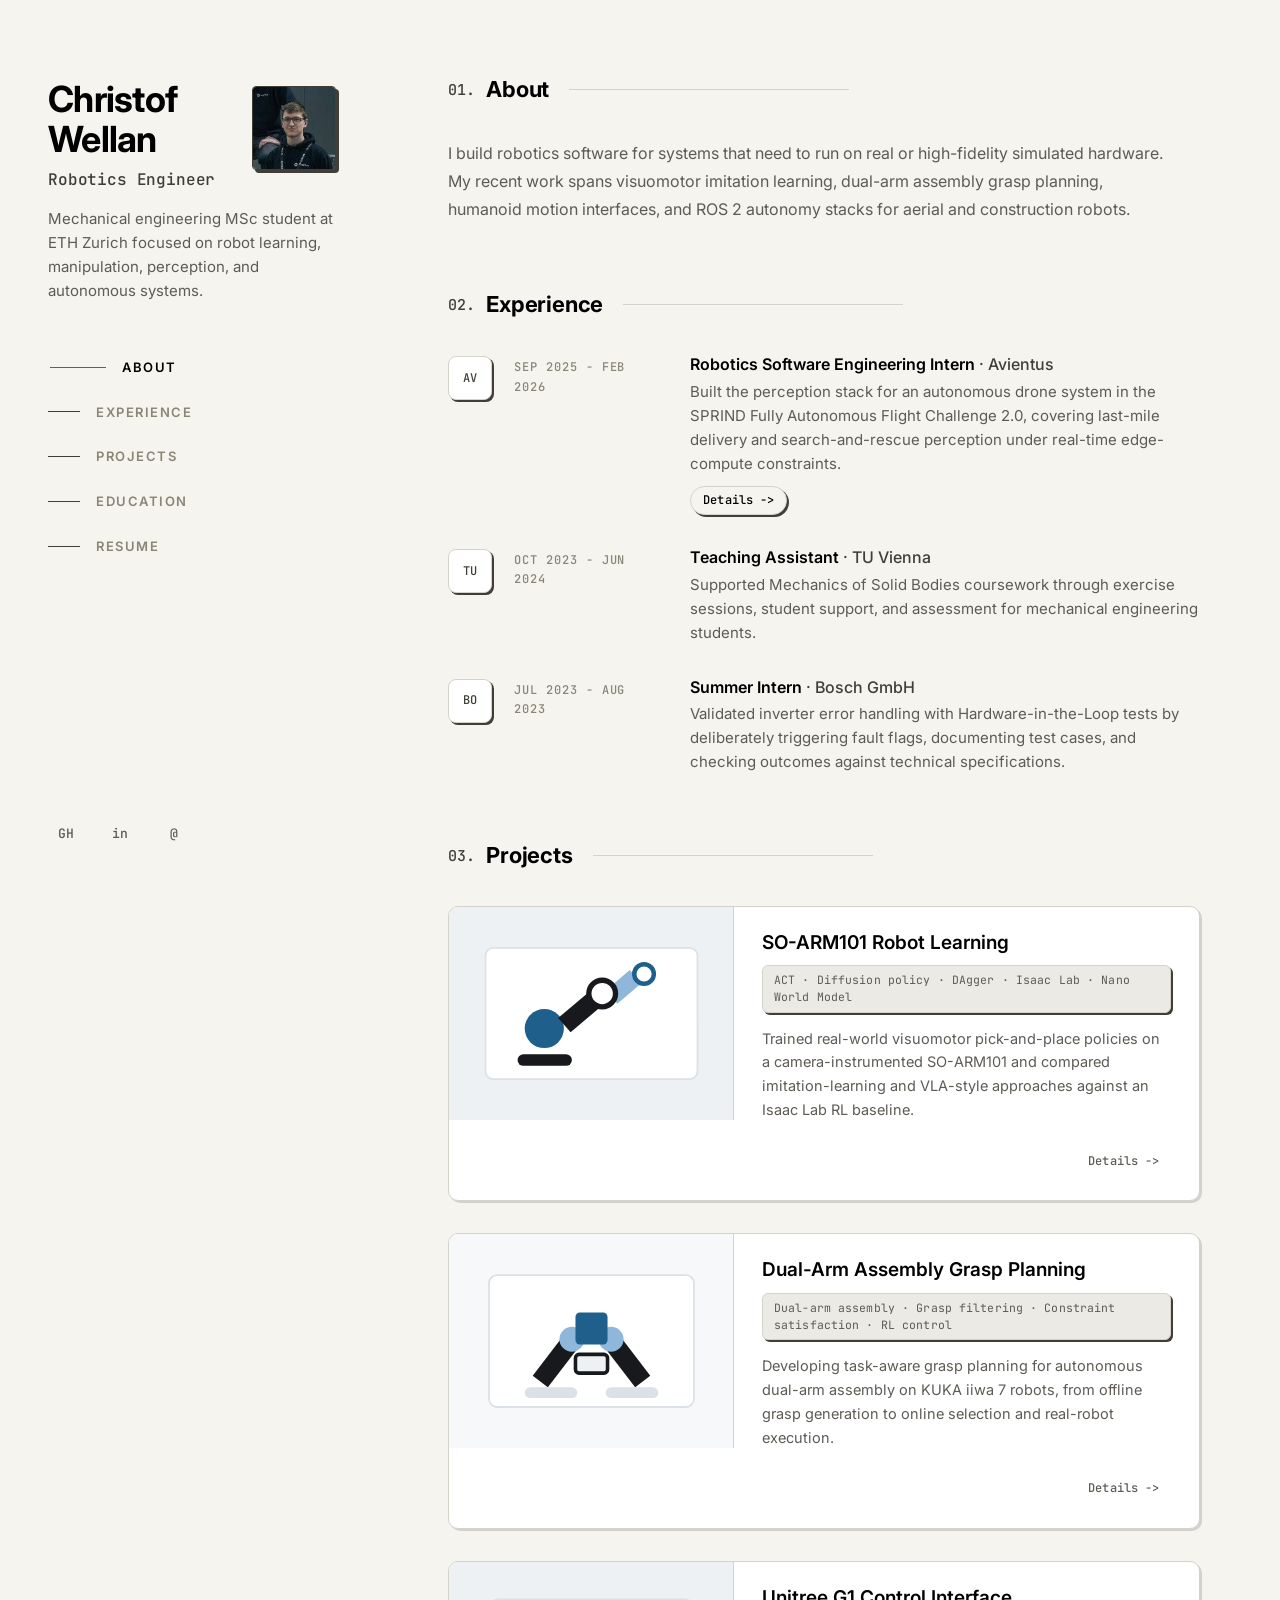
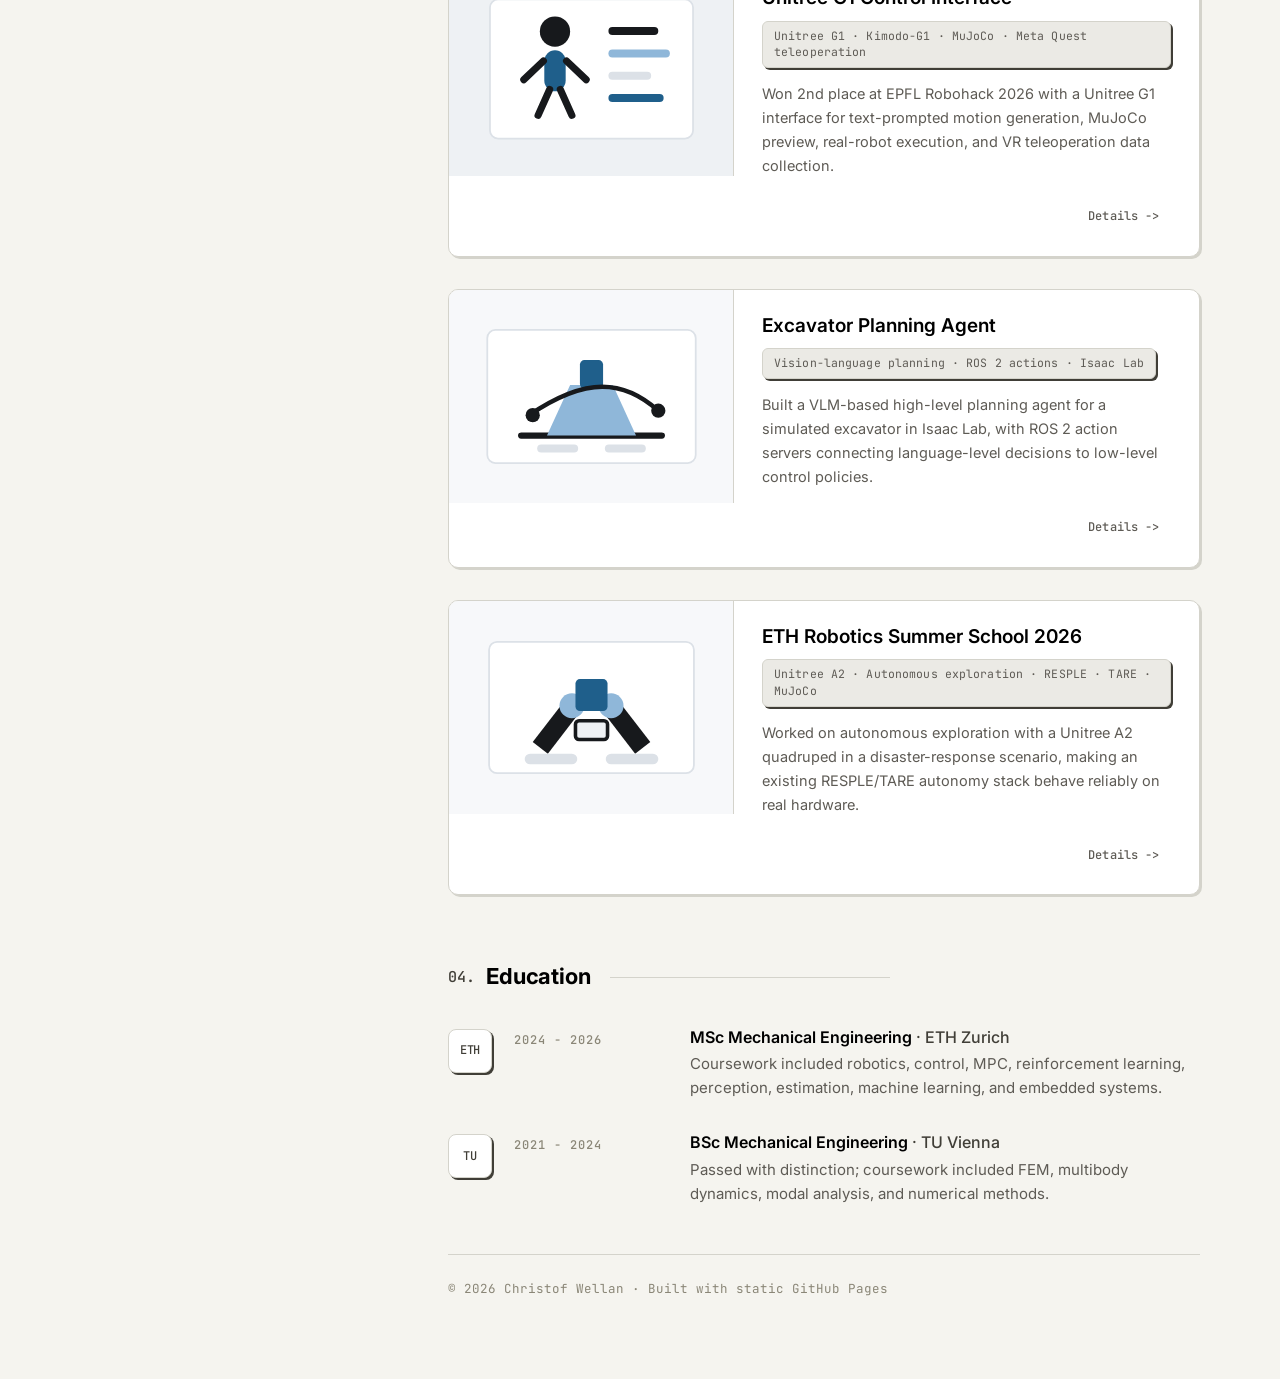
==== index.html @ 7a868f27 "Fix deployed asset caching" ====
<!doctype html>
<html lang="en">
  <head>
    <meta charset="utf-8">
    <meta name="viewport" content="width=device-width, initial-scale=1">
    <meta name="description" content="Christof Wellan - robotics software engineering, robot learning, and autonomous systems projects.">
    <meta name="theme-color" content="#F5F4EF">
    <title>Christof Wellan - Robotics Engineer</title>
    <link rel="icon" href="assets/favicon.svg" type="image/svg+xml">
    <link rel="preconnect" href="https://fonts.googleapis.com">
    <link rel="preconnect" href="https://fonts.gstatic.com" crossorigin>
    <link href="https://fonts.googleapis.com/css2?family=Inter:wght@400;500;600;700&family=JetBrains+Mono:wght@400;500&display=swap" rel="stylesheet">
    <link rel="stylesheet" href="styles.css?v=20260629-1">
    <script src="script.js?v=20260629-1" defer></script>
  </head>
  <body id="top">
    <a class="skip" href="#about">Skip to content</a>

    <div class="layout">
      <aside class="side" id="side">
        <div class="side-inner">
          <header class="side-hero">
            <div class="side-hero-top">
              <div class="side-hero-titles">
                <a href="#top" class="side-name-link" aria-label="Back to top">
                  <h1 class="side-name">Christof Wellan</h1>
                </a>
                <p class="side-role">Robotics Engineer</p>
              </div>

              <a href="#top" class="side-avatar-link" aria-label="Back to top" tabindex="-1">
                <img src="assets/profile.jpg" alt="Christof Wellan" class="side-avatar">
              </a>
            </div>
            <p class="side-blurb">
              Mechanical engineering MSc student at ETH Zurich focused on robot learning, manipulation, perception, and autonomous systems.
            </p>
          </header>

          <nav class="side-nav" aria-label="In-page navigation">
            <ul>
              <li><a href="#about" class="nav-link" data-target="about"><span class="nav-marker"></span>About</a></li>
              <li><a href="#experience" class="nav-link" data-target="experience"><span class="nav-marker"></span>Experience</a></li>
              <li><a href="#projects" class="nav-link" data-target="projects"><span class="nav-marker"></span>Projects</a></li>
              <li><a href="#education" class="nav-link" data-target="education"><span class="nav-marker"></span>Education</a></li>
              <li><a href="assets/main.pdf" class="nav-link" target="_blank" rel="noreferrer"><span class="nav-marker"></span>Resume</a></li>
            </ul>
          </nav>

          <ul class="side-social" aria-label="Social links">
            <li><a href="https://github.com/chriswe12" target="_blank" rel="noreferrer" aria-label="GitHub">GH</a></li>
            <li><a href="https://www.linkedin.com/in/christof-wellan-17ab0321b/" target="_blank" rel="noreferrer" aria-label="LinkedIn">in</a></li>
            <li><a href="mailto:wellan.chris@gmail.com" aria-label="Email">@</a></li>
          </ul>
        </div>
      </aside>

      <main class="main" id="main">
        <section id="about" class="section">
          <h2 class="section-title"><span class="num">01.</span> About</h2>
          <div class="about-body">
            <p>
              I build robotics software for systems that need to run on real or high-fidelity simulated hardware. My recent work spans visuomotor imitation learning, dual-arm assembly grasp planning, humanoid motion interfaces, and ROS 2 autonomy stacks for aerial and construction robots.
            </p>
          </div>
        </section>

        <section id="experience" class="section">
          <h2 class="section-title"><span class="num">02.</span> Experience</h2>
          <ol class="timeline">
            <li class="timeline-item">
              <div class="timeline-logo-cell"><span class="timeline-logo timeline-logo--text">AV</span></div>
              <div class="timeline-main">
                <div class="timeline-period">Sep 2025 - Feb 2026</div>
                <div class="timeline-body">
                  <h3 class="timeline-role">Robotics Software Engineering Intern <span class="timeline-org">· Avientus</span></h3>
                  <p class="timeline-detail">Built the perception stack for an autonomous drone system in the SPRIND Fully Autonomous Flight Challenge 2.0, covering last-mile delivery and search-and-rescue perception under real-time edge-compute constraints.</p>
                  <a href="linked_posts/avientus.html" class="timeline-details-link">Details <span aria-hidden="true">-&gt;</span></a>
                </div>
              </div>
            </li>
            <li class="timeline-item">
              <div class="timeline-logo-cell"><span class="timeline-logo timeline-logo--text">TU</span></div>
              <div class="timeline-main">
                <div class="timeline-period">Oct 2023 - Jun 2024</div>
                <div class="timeline-body">
                  <h3 class="timeline-role">Teaching Assistant <span class="timeline-org">· TU Vienna</span></h3>
                  <p class="timeline-detail">Supported Mechanics of Solid Bodies coursework through exercise sessions, student support, and assessment for mechanical engineering students.</p>
                </div>
              </div>
            </li>
            <li class="timeline-item">
              <div class="timeline-logo-cell"><span class="timeline-logo timeline-logo--text">BO</span></div>
              <div class="timeline-main">
                <div class="timeline-period">Jul 2023 - Aug 2023</div>
                <div class="timeline-body">
                  <h3 class="timeline-role">Summer Intern <span class="timeline-org">· Bosch GmbH</span></h3>
                  <p class="timeline-detail">Validated inverter error handling with Hardware-in-the-Loop tests by deliberately triggering fault flags, documenting test cases, and checking outcomes against technical specifications.</p>
                </div>
              </div>
            </li>
          </ol>
        </section>

        <section id="projects" class="section">
          <h2 class="section-title"><span class="num">03.</span> Projects</h2>
          <div class="project-grid">
            <article class="project-card">
              <div class="project-thumb"><img src="assets/project-placeholder-01.svg" alt="SO-ARM101 Robot Learning" loading="lazy"></div>
              <div class="project-body">
                <h3 class="project-title">SO-ARM101 Robot Learning</h3>
                <p class="project-category">ACT · Diffusion policy · DAgger · Isaac Lab · Nano World Model</p>
                <p class="project-summary">Trained real-world visuomotor pick-and-place policies on a camera-instrumented SO-ARM101 and compared imitation-learning and VLA-style approaches against an Isaac Lab RL baseline.</p>
                <div class="project-links"><a class="project-more" href="linked_posts/so-arm101.html">Details <span aria-hidden="true">-&gt;</span></a></div>
              </div>
            </article>

            <article class="project-card">
              <div class="project-thumb"><img src="assets/project-placeholder-02.svg" alt="Dual-Arm Assembly Grasp Planning" loading="lazy"></div>
              <div class="project-body">
                <h3 class="project-title">Dual-Arm Assembly Grasp Planning</h3>
                <p class="project-category">Dual-arm assembly · Grasp filtering · Constraint satisfaction · RL control</p>
                <p class="project-summary">Developing task-aware grasp planning for autonomous dual-arm assembly on KUKA iiwa 7 robots, from offline grasp generation to online selection and real-robot execution.</p>
                <div class="project-links"><a class="project-more" href="linked_posts/dual-arm-assembly.html">Details <span aria-hidden="true">-&gt;</span></a></div>
              </div>
            </article>

            <article class="project-card">
              <div class="project-thumb"><img src="assets/project-placeholder-03.svg" alt="Unitree G1 Control Interface" loading="lazy"></div>
              <div class="project-body">
                <h3 class="project-title">Unitree G1 Control Interface</h3>
                <p class="project-category">Unitree G1 · Kimodo-G1 · MuJoCo · Meta Quest teleoperation</p>
                <p class="project-summary">Won 2nd place at EPFL Robohack 2026 with a Unitree G1 interface for text-prompted motion generation, MuJoCo preview, real-robot execution, and VR teleoperation data collection.</p>
                <div class="project-links"><a class="project-more" href="linked_posts/unitree-g1.html">Details <span aria-hidden="true">-&gt;</span></a></div>
              </div>
            </article>

            <article class="project-card">
              <div class="project-thumb"><img src="assets/project-placeholder-04.svg" alt="Excavator Planning Agent" loading="lazy"></div>
              <div class="project-body">
                <h3 class="project-title">Excavator Planning Agent</h3>
                <p class="project-category">Vision-language planning · ROS 2 actions · Isaac Lab</p>
                <p class="project-summary">Built a VLM-based high-level planning agent for a simulated excavator in Isaac Lab, with ROS 2 action servers connecting language-level decisions to low-level control policies.</p>
                <div class="project-links"><a class="project-more" href="linked_posts/excavator-planning.html">Details <span aria-hidden="true">-&gt;</span></a></div>
              </div>
            </article>

            <article class="project-card">
              <div class="project-thumb"><img src="assets/project-placeholder-02.svg" alt="ETH Robotics Summer School 2026" loading="lazy"></div>
              <div class="project-body">
                <h3 class="project-title">ETH Robotics Summer School 2026</h3>
                <p class="project-category">Unitree A2 · Autonomous exploration · RESPLE · TARE · MuJoCo</p>
                <p class="project-summary">Worked on autonomous exploration with a Unitree A2 quadruped in a disaster-response scenario, making an existing RESPLE/TARE autonomy stack behave reliably on real hardware.</p>
                <div class="project-links"><a class="project-more" href="linked_posts/eth-robotics-summer-school-2026.html">Details <span aria-hidden="true">-&gt;</span></a></div>
              </div>
            </article>
          </div>
        </section>

        <section id="education" class="section">
          <h2 class="section-title"><span class="num">04.</span> Education</h2>
          <ol class="timeline">
            <li class="timeline-item">
              <div class="timeline-logo-cell"><span class="timeline-logo timeline-logo--text">ETH</span></div>
              <div class="timeline-main">
                <div class="timeline-period">2024 - 2026</div>
                <div class="timeline-body">
                  <h3 class="timeline-role">MSc Mechanical Engineering <span class="timeline-org">· ETH Zurich</span></h3>
                  <p class="timeline-detail">Coursework included robotics, control, MPC, reinforcement learning, perception, estimation, machine learning, and embedded systems.</p>
                </div>
              </div>
            </li>
            <li class="timeline-item">
              <div class="timeline-logo-cell"><span class="timeline-logo timeline-logo--text">TU</span></div>
              <div class="timeline-main">
                <div class="timeline-period">2021 - 2024</div>
                <div class="timeline-body">
                  <h3 class="timeline-role">BSc Mechanical Engineering <span class="timeline-org">· TU Vienna</span></h3>
                  <p class="timeline-detail">Passed with distinction; coursework included FEM, multibody dynamics, modal analysis, and numerical methods.</p>
                </div>
              </div>
            </li>
          </ol>
        </section>

        <footer class="footer">
          <p>&copy; <span data-year>2026</span> Christof Wellan · Built with static GitHub Pages</p>
        </footer>
      </main>
    </div>
  </body>
</html>
---- styles.css ----
:root {
  --bg: #f5f4ef;
  --bg-soft: #ebeae5;
  --bg-card: #ffffff;
  --border: #d4d3cb;
  --border-strong: #403e37;
  --text: #000000;
  --text-muted: #5e5b55;
  --text-dim: #8a8677;
  --accent: #0074ff;
  --accent-soft: rgba(0, 116, 255, 0.1);
  --accent-hover: #0058cc;
  --shadow-sm: 2px 2px 0 var(--border-strong);
  --shadow-md: 3px 3px 0 var(--border-strong);
  --shadow-lg: 5px 5px 0 var(--border-strong);
  --side-w: 30%;
  --main-pad: 72px;
  --radius: 10px;
  --radius-sm: 6px;
  --font-sans: "Inter", -apple-system, BlinkMacSystemFont, "Segoe UI", Roboto, sans-serif;
  --font-mono: "JetBrains Mono", "SF Mono", Menlo, Consolas, monospace;
  color-scheme: light;
}

* { box-sizing: border-box; }
html { min-width: 320px; overflow-x: hidden; scroll-behavior: smooth; }
body {
  overflow-x: hidden;
  margin: 0;
  background: var(--bg);
  color: var(--text);
  font-family: var(--font-sans);
  font-size: 16px;
  line-height: 1.6;
  -webkit-font-smoothing: antialiased;
  -moz-osx-font-smoothing: grayscale;
}

a { color: inherit; text-decoration: none; transition: color 0.18s ease; }
a:hover { color: var(--accent); }
img { display: block; max-width: 100%; }
p, h1, h2, h3, li, span { overflow-wrap: anywhere; }

.skip {
  position: absolute;
  left: -9999px;
}
.skip:focus {
  left: 16px;
  top: 16px;
  z-index: 1000;
  border-radius: 6px;
  padding: 8px 12px;
  background: var(--accent);
  color: #fff;
}

.layout {
  display: grid;
  grid-template-columns: var(--side-w) 1fr;
  max-width: 1600px;
  min-height: 100vh;
  margin: 0 auto;
}

.side {
  position: sticky;
  top: 0;
  display: flex;
  height: 100vh;
  align-self: start;
  flex-direction: column;
  padding: 80px 48px 48px;
}

.side-inner {
  display: flex;
  flex-direction: column;
  height: 100%;
  max-width: 360px;
}

.side-hero { margin-bottom: 24px; }
.side-hero-top {
  display: flex;
  align-items: flex-start;
  justify-content: flex-start;
  gap: 14px;
  margin-bottom: 14px;
}
.side-hero-titles {
  display: flex;
  min-width: 0;
  flex: 1;
  flex-direction: column;
  gap: 8px;
}
.side-name-link { display: inline-block; min-width: 0; }
.side-name {
  margin: 0;
  color: var(--text);
  font-size: clamp(26px, 3vw, 36px);
  font-weight: 700;
  letter-spacing: -0.02em;
  line-height: 1.1;
}
.side-role {
  margin: 0;
  color: var(--border-strong);
  font-family: var(--font-mono);
  font-size: 16px;
  font-weight: 500;
  letter-spacing: -0.01em;
}
.side-avatar-link { display: block; flex-shrink: 0; line-height: 0; }
.side-avatar {
  display: block;
  width: 84px;
  height: 84px;
  margin: 6px 0 0;
  border: 1px solid var(--border-strong);
  border-radius: 4px;
  background: var(--bg-soft);
  box-shadow: var(--shadow-md);
  object-fit: cover;
  transition: transform 0.18s ease, box-shadow 0.18s ease;
}
.side-avatar-link:hover .side-avatar {
  transform: translate(-1px, -1px);
  box-shadow: 4px 4px 0 var(--border-strong);
}
.side-blurb {
  max-width: 100%;
  margin: 0;
  color: var(--text-muted);
  font-size: 15px;
  line-height: 1.6;
}

.side-nav { margin-top: 20px; }
.side-nav ul { margin: 0; padding: 0; list-style: none; }
.side-nav li { margin-bottom: 4px; }
.nav-link {
  display: flex;
  align-items: center;
  gap: 16px;
  padding: 10px 0;
  color: var(--text-dim);
  font-size: 13px;
  font-weight: 600;
  letter-spacing: 0.12em;
  text-transform: uppercase;
  transition: color 0.18s ease, transform 0.18s ease;
}
.nav-marker {
  display: inline-block;
  width: 32px;
  height: 1px;
  background: var(--border-strong);
  transition: width 0.2s ease, background 0.2s ease;
}
.nav-link:hover,
.nav-link.is-active {
  color: var(--text);
  transform: translateX(2px);
}
.nav-link:hover .nav-marker,
.nav-link.is-active .nav-marker {
  width: 56px;
  background: var(--accent);
}

.side-social {
  display: flex;
  gap: 18px;
  margin: auto 0 0;
  padding: 0;
  list-style: none;
}
.side-social a {
  display: inline-flex;
  width: 36px;
  height: 36px;
  align-items: center;
  justify-content: center;
  border-radius: 50%;
  color: var(--text-muted);
  font-family: var(--font-mono);
  font-size: 13px;
  font-weight: 500;
  transition: color 0.18s ease, transform 0.18s ease, background 0.18s ease;
}
.side-social a:hover {
  background: var(--accent-soft);
  color: var(--accent);
  transform: translateY(-2px);
}

.main {
  max-width: 1100px;
  padding: var(--main-pad) 80px var(--main-pad) 64px;
}
.section {
  margin-bottom: 64px;
  scroll-margin-top: 40px;
}
.section:last-of-type { margin-bottom: 32px; }
.section-title {
  display: flex;
  align-items: center;
  gap: 12px;
  margin: 0 0 32px;
  color: var(--text);
  font-size: 22px;
  font-weight: 700;
  letter-spacing: -0.01em;
}
.section-title .num {
  color: var(--border-strong);
  font-family: var(--font-mono);
  font-size: 15px;
  font-weight: 500;
}
.section-title::after {
  flex: 1;
  max-width: 280px;
  height: 1px;
  margin-left: 8px;
  background: var(--border);
  content: "";
}

.about-body {
  max-width: 720px;
  color: var(--text-muted);
  font-size: 16px;
  line-height: 1.75;
}
.about-body p { margin: 0 0 16px; }
.about-body strong { color: var(--text); font-weight: 600; }

.timeline {
  display: flex;
  flex-direction: column;
  gap: 32px;
  margin: 0;
  padding: 0;
  list-style: none;
}
.timeline-item {
  display: flex;
  align-items: flex-start;
  gap: 18px;
}
.timeline-logo-cell {
  width: 48px;
  flex-shrink: 0;
  padding-top: 2px;
}
.timeline-logo {
  display: flex;
  width: 44px;
  height: 44px;
  align-items: center;
  justify-content: center;
  border: 1px solid var(--border);
  border-radius: 8px;
  background: var(--bg-card);
  box-shadow: var(--shadow-sm);
  object-fit: contain;
}
.timeline-logo--text {
  color: var(--border-strong);
  font-family: var(--font-mono);
  font-size: 12px;
  font-weight: 500;
  letter-spacing: -0.02em;
}
.timeline-main {
  display: grid;
  grid-template-columns: minmax(108px, 148px) minmax(0, 1fr);
  flex: 1;
  gap: 20px 28px;
  align-items: start;
  min-width: 0;
}
.timeline-period {
  padding-top: 4px;
  color: var(--text-dim);
  font-family: var(--font-mono);
  font-size: 12px;
  font-weight: 500;
  letter-spacing: 0.08em;
  text-transform: uppercase;
}
.timeline-role {
  margin: 0 0 4px;
  color: var(--text);
  font-size: 16px;
  font-weight: 600;
  line-height: 1.35;
}
.timeline-org {
  color: var(--border-strong);
  font-weight: 500;
}
.timeline-detail {
  margin: 0;
  color: var(--text-muted);
  font-size: 15px;
}
.timeline-details-link {
  display: inline-flex;
  align-items: center;
  gap: 6px;
  margin-top: 10px;
  border: 1px solid var(--border);
  border-radius: 999px;
  padding: 4px 12px;
  background: var(--bg);
  box-shadow: var(--shadow-sm);
  color: var(--text);
  font-family: var(--font-mono);
  font-size: 12px;
  font-weight: 500;
  letter-spacing: 0.02em;
  transition: background 0.18s ease, box-shadow 0.18s ease, transform 0.18s ease;
}
.timeline-details-link:hover {
  background: var(--bg-soft);
  box-shadow: var(--shadow-md);
  transform: translate(-1px, -1px);
}

.project-grid {
  display: flex;
  flex-direction: column;
  gap: 32px;
}
.project-card {
  display: grid;
  grid-template-columns: 38% 1fr;
  overflow: hidden;
  border: 1px solid var(--border);
  border-radius: var(--radius);
  background: var(--bg-card);
  box-shadow: 2px 2px 0 var(--border);
  transition: transform 0.18s ease, box-shadow 0.18s ease, border-color 0.18s ease;
}
.project-card:hover {
  border-color: var(--border-strong);
  box-shadow: var(--shadow-lg);
  transform: translate(-2px, -2px);
}
.project-thumb {
  position: relative;
  display: block;
  overflow: hidden;
  border-right: 1px solid var(--border);
  aspect-ratio: 4 / 3;
  background: var(--bg-soft);
}
.project-thumb img {
  width: 100%;
  height: 100%;
  object-fit: cover;
  transition: transform 0.4s ease;
}
.project-card:hover .project-thumb img { transform: scale(1.04); }
.project-body {
  display: flex;
  min-width: 0;
  flex-direction: column;
  gap: 10px;
  padding: 24px 28px;
}
.project-title {
  margin: 0;
  color: var(--text);
  font-size: 19px;
  font-weight: 600;
  line-height: 1.3;
}
.project-card:hover .project-title { color: var(--accent); }
.project-category {
  display: inline-block;
  width: fit-content;
  max-width: 100%;
  margin: 0;
  border: 1px solid var(--border);
  border-radius: var(--radius-sm);
  padding: 6px 11px;
  background: var(--bg-soft);
  box-shadow: var(--shadow-sm);
  color: var(--text-muted);
  font-family: var(--font-mono);
  font-size: 11.5px;
  letter-spacing: 0.01em;
  line-height: 1.45;
}
.project-summary {
  margin: 4px 0 0;
  color: var(--text-muted);
  font-size: 14.5px;
  line-height: 1.65;
}
.project-links {
  display: flex;
  gap: 12px;
  align-items: center;
  margin-top: auto;
  padding-top: 14px;
}
.project-more {
  display: inline-flex;
  width: auto;
  min-height: 30px;
  align-items: center;
  justify-content: center;
  gap: 6px;
  margin-left: auto;
  border-radius: 6px;
  padding: 0 12px;
  color: var(--text-muted);
  font-family: var(--font-mono);
  font-size: 12px;
  font-weight: 500;
  letter-spacing: 0.02em;
  transition: color 0.18s ease, background 0.18s ease;
}
.project-more:hover {
  background: var(--accent-soft);
  color: var(--accent);
}

.footer {
  margin-top: 48px;
  border-top: 1px solid var(--border);
  padding: 24px 0 8px;
  color: var(--text-dim);
  font-family: var(--font-mono);
  font-size: 12.5px;
}
.footer p { margin: 0; }
.footer a { color: var(--text-muted); }
.footer a:hover { color: var(--accent); }

.not-found {
  display: grid;
  min-height: calc(100vh - 96px);
  width: min(720px, calc(100% - 48px));
  margin-inline: auto;
  place-items: center;
  padding: 56px 0;
}
.not-found-panel {
  border: 1px solid var(--border);
  border-radius: var(--radius);
  padding: 30px;
  background: var(--bg-card);
  box-shadow: var(--shadow-md);
}
.not-found-panel h1 { margin: 8px 0 0; font-size: 3rem; line-height: 1; }
.not-found-panel p { margin: 12px 0 22px; color: var(--text-muted); }
.eyebrow {
  margin: 0;
  color: var(--border-strong);
  font-family: var(--font-mono);
  font-size: 12px;
  font-weight: 500;
  letter-spacing: 0.08em;
  text-transform: uppercase;
}
.button-link {
  display: inline-flex;
  min-height: 40px;
  align-items: center;
  justify-content: center;
  border: 1px solid var(--border);
  border-radius: 999px;
  padding: 8px 14px;
  background: var(--bg);
  box-shadow: var(--shadow-sm);
  color: var(--text);
  font-family: var(--font-mono);
  font-size: 12px;
  font-weight: 500;
}
.site-header {
  display: flex;
  width: min(1160px, calc(100% - 48px));
  min-height: 78px;
  align-items: center;
  justify-content: space-between;
  gap: 18px;
  margin-inline: auto;
  border-bottom: 1px solid var(--border);
}
.brand {
  display: inline-flex;
  align-items: center;
  gap: 12px;
  color: var(--text);
  font-size: 0.95rem;
  font-weight: 700;
}
.brand img {
  border: 1px solid var(--border-strong);
  border-radius: 4px;
  box-shadow: var(--shadow-sm);
}
.site-nav { display: flex; align-items: center; gap: 16px; }
.site-nav a { color: var(--text-muted); font-size: 13px; font-weight: 600; }

@media (max-width: 1100px) {
  :root { --main-pad: 64px; }
  .main { padding: var(--main-pad) 48px var(--main-pad) 32px; }
  .side { padding: 64px 32px 32px; }
}

@media (max-width: 900px) {
  .layout { grid-template-columns: 1fr; }
  .side {
    position: relative;
    height: auto;
    padding: 56px 32px 24px;
  }
  .side-inner { max-width: 100%; }
  .side-nav { margin-top: 24px; }
  .side-social { margin: 24px 0 0; }
  .main { padding: 32px 32px 56px; }
  .section { margin-bottom: 48px; }
  .side-avatar { width: 72px; height: 72px; }
  .timeline-main { grid-template-columns: 1fr; gap: 6px; }
  .timeline-period { padding-top: 0; }
}

@media (max-width: 700px) {
  .project-card { grid-template-columns: 1fr; }
  .project-thumb {
    border-right: none;
    border-bottom: 1px solid var(--border);
    aspect-ratio: 16 / 9;
  }
  .project-body { padding: 20px 22px; }
}

@media (max-width: 600px) {
  .side,
  .main { padding-left: 20px; padding-right: 20px; }
  .section-title::after { display: none; }
  .project-more { padding: 0 10px; }
  .site-header,
  .not-found { width: min(100% - 28px, 1160px); }
  .site-header {
    flex-direction: column;
    align-items: flex-start;
    justify-content: center;
    padding: 18px 0;
  }
  .site-nav { flex-wrap: wrap; }
}

.detail-page {
  width: min(860px, calc(100% - 48px));
  margin-inline: auto;
  padding: 64px 0 88px;
}

.detail-back {
  display: inline-flex;
  align-items: center;
  gap: 8px;
  margin-bottom: 28px;
  color: var(--text-muted);
  font-family: var(--font-mono);
  font-size: 13px;
  font-weight: 500;
}

.detail-back:hover {
  color: var(--accent);
}

.detail-article {
  border: 1px solid var(--border);
  border-radius: var(--radius);
  padding: clamp(26px, 5vw, 44px);
  background: var(--bg-card);
  box-shadow: var(--shadow-md);
}

.detail-kicker {
  margin: 0 0 12px;
  color: var(--border-strong);
  font-family: var(--font-mono);
  font-size: 12px;
  font-weight: 500;
  letter-spacing: 0.08em;
  text-transform: uppercase;
}

.detail-article h1 {
  margin: 0;
  color: var(--text);
  font-size: clamp(32px, 6vw, 52px);
  font-weight: 700;
  letter-spacing: -0.02em;
  line-height: 1.05;
}

.detail-subtitle {
  margin: 16px 0 30px;
  border: 1px solid var(--border);
  border-radius: var(--radius-sm);
  padding: 8px 12px;
  background: var(--bg-soft);
  box-shadow: var(--shadow-sm);
  color: var(--text-muted);
  font-family: var(--font-mono);
  font-size: 12px;
  line-height: 1.55;
}

.detail-article p:not(.detail-kicker):not(.detail-subtitle) {
  margin: 0 0 18px;
  color: var(--text-muted);
  font-size: 16px;
  line-height: 1.78;
}

.detail-article p:last-child {
  margin-bottom: 0;
}

@media (max-width: 600px) {
  .detail-page {
    width: min(100% - 28px, 860px);
    padding: 36px 0 64px;
  }
}
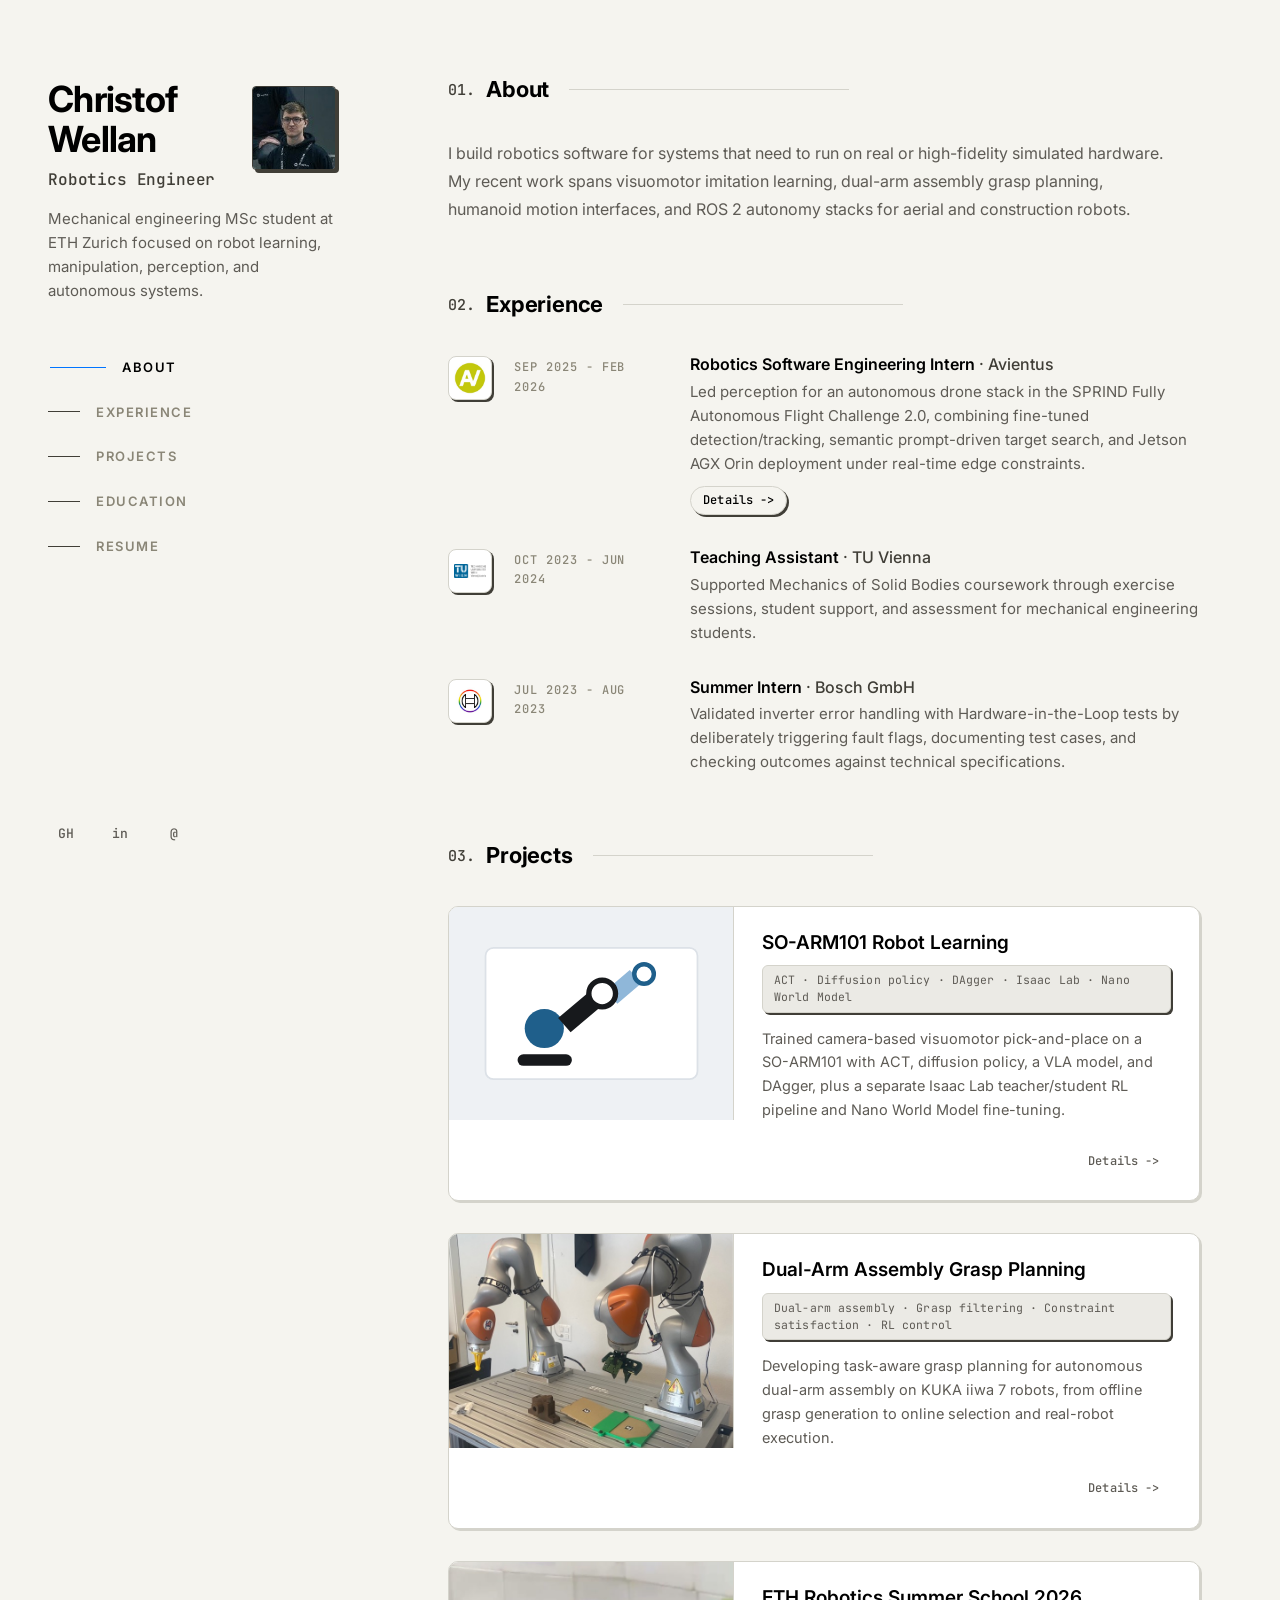
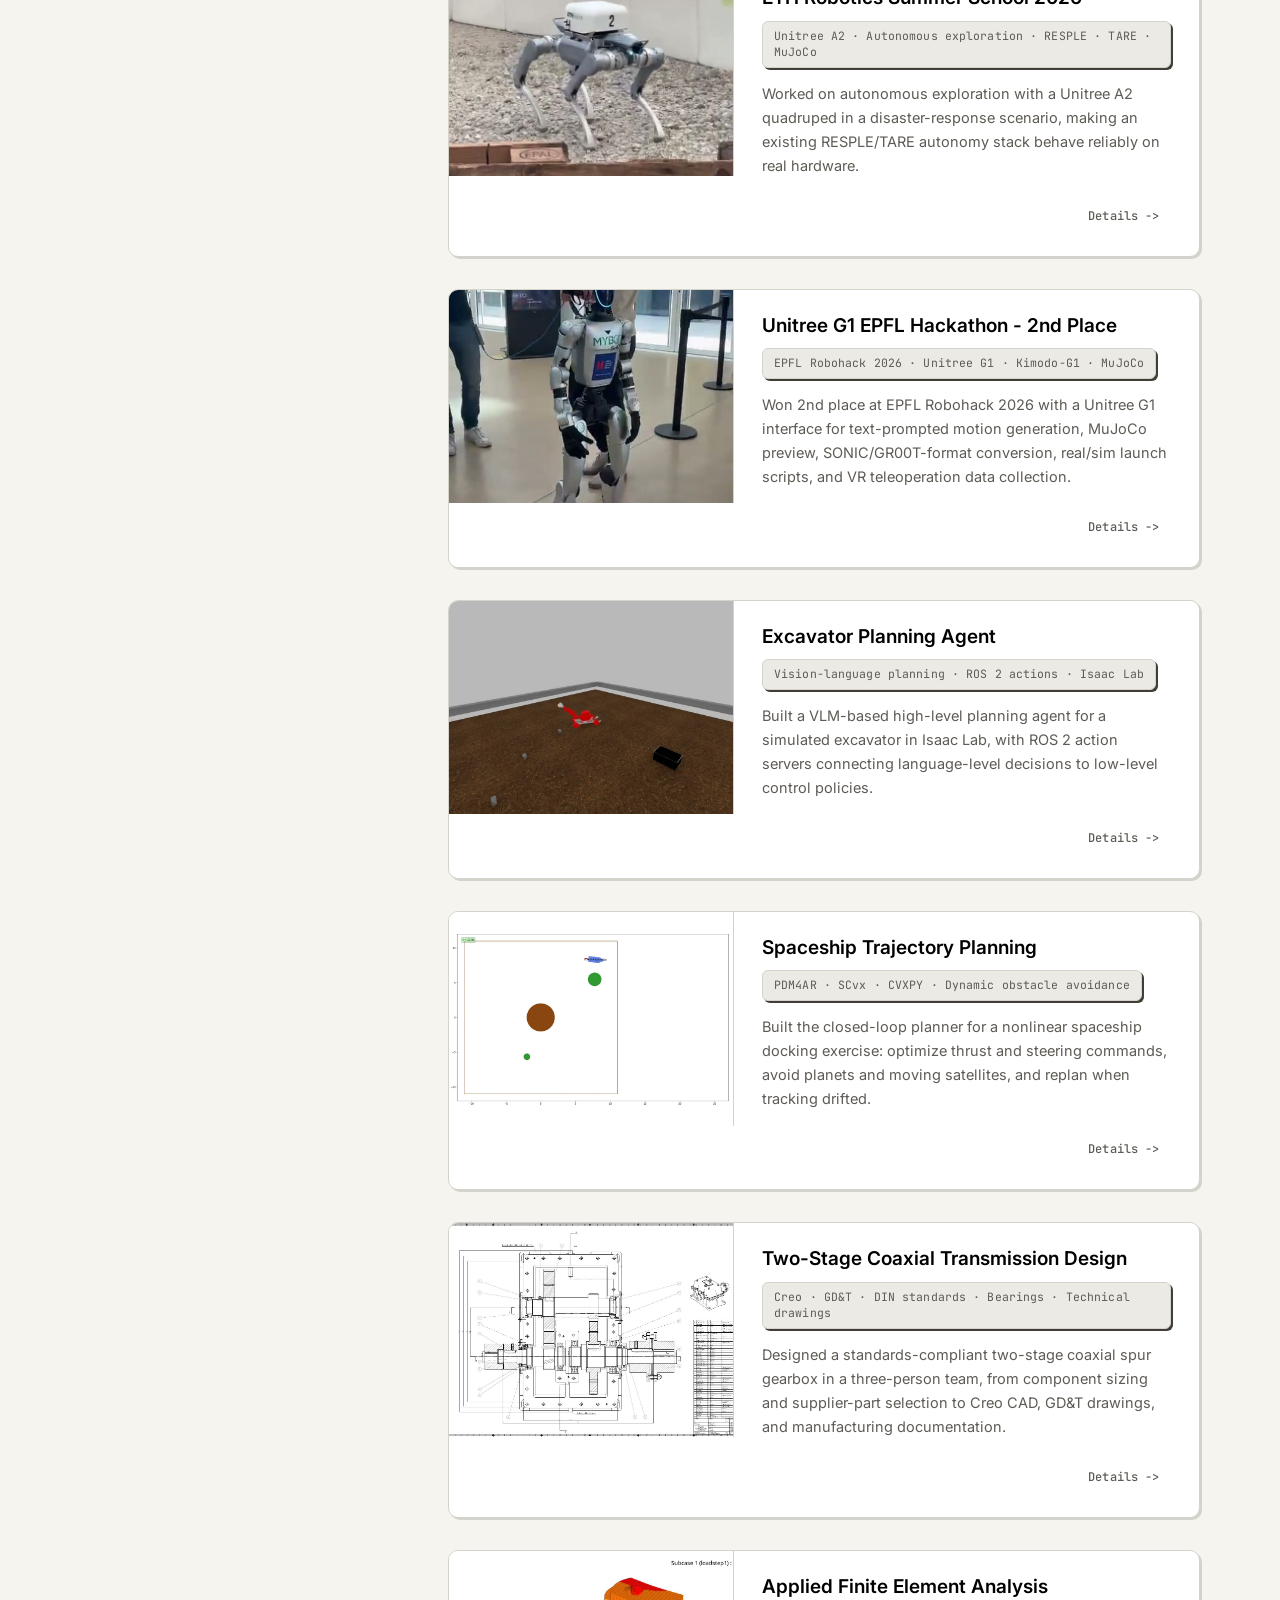
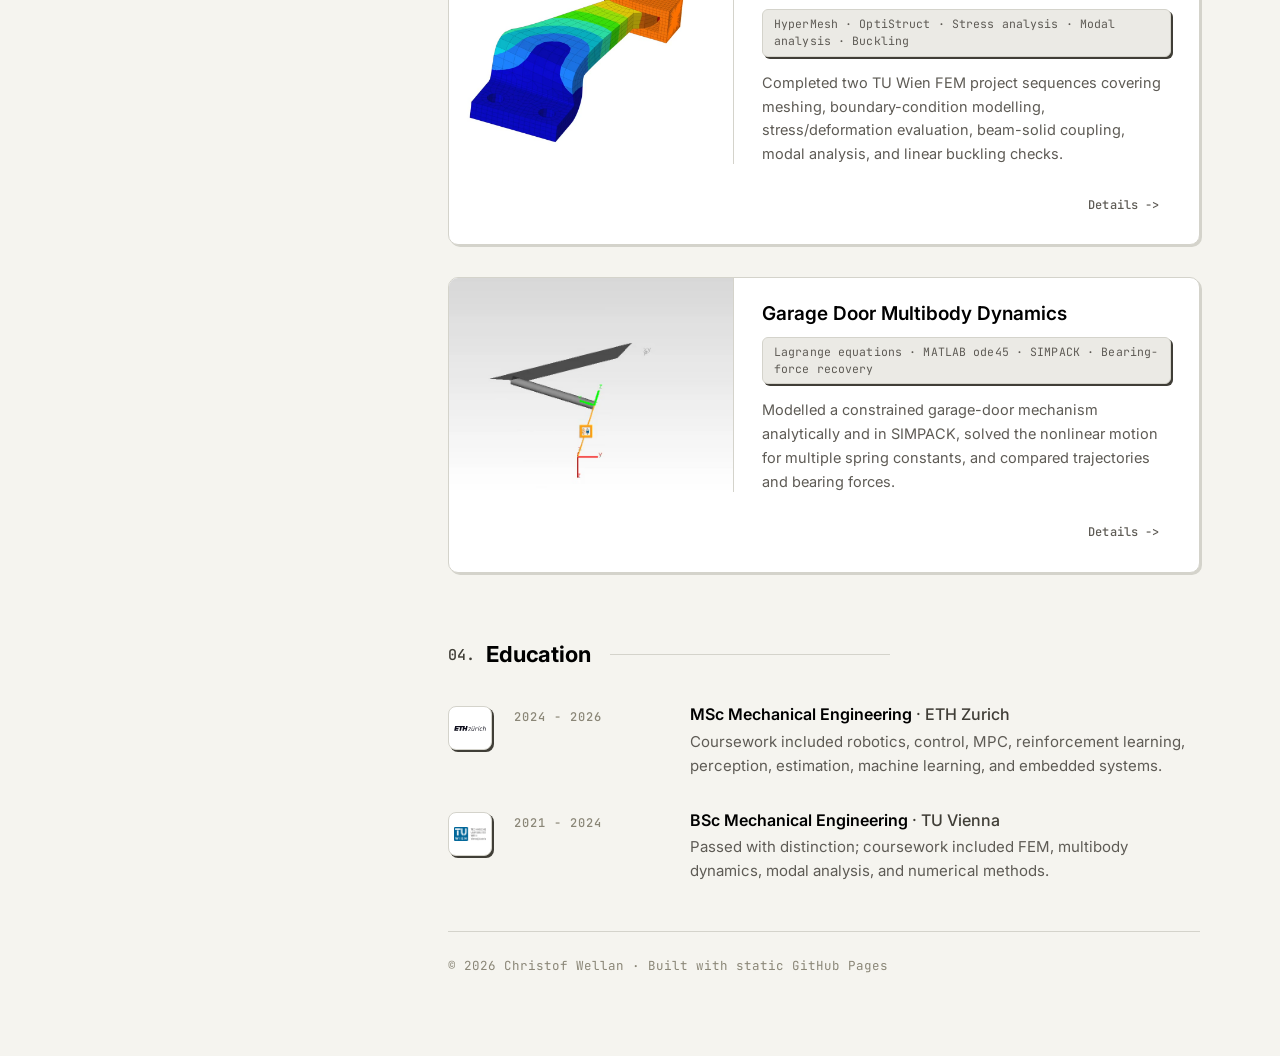
==== commit f980f7e0: "Update portfolio projects and media" ====
--- a/index.html
+++ b/index.html
@@ -69,18 +69,18 @@
           <h2 class="section-title"><span class="num">02.</span> Experience</h2>
           <ol class="timeline">
             <li class="timeline-item">
-              <div class="timeline-logo-cell"><span class="timeline-logo timeline-logo--text">AV</span></div>
+              <div class="timeline-logo-cell"><img class="timeline-logo" src="assets/avientus-logo.jpg" alt="Avientus" loading="lazy"></div>
               <div class="timeline-main">
                 <div class="timeline-period">Sep 2025 - Feb 2026</div>
                 <div class="timeline-body">
                   <h3 class="timeline-role">Robotics Software Engineering Intern <span class="timeline-org">· Avientus</span></h3>
-                  <p class="timeline-detail">Built the perception stack for an autonomous drone system in the SPRIND Fully Autonomous Flight Challenge 2.0, covering last-mile delivery and search-and-rescue perception under real-time edge-compute constraints.</p>
+                  <p class="timeline-detail">Led perception for an autonomous drone stack in the SPRIND Fully Autonomous Flight Challenge 2.0, combining fine-tuned detection/tracking, semantic prompt-driven target search, and Jetson AGX Orin deployment under real-time edge constraints.</p>
                   <a href="linked_posts/avientus.html" class="timeline-details-link">Details <span aria-hidden="true">-&gt;</span></a>
                 </div>
               </div>
             </li>
             <li class="timeline-item">
-              <div class="timeline-logo-cell"><span class="timeline-logo timeline-logo--text">TU</span></div>
+              <div class="timeline-logo-cell"><img class="timeline-logo" src="assets/tu-wien-logo.png" alt="TU Vienna" loading="lazy"></div>
               <div class="timeline-main">
                 <div class="timeline-period">Oct 2023 - Jun 2024</div>
                 <div class="timeline-body">
@@ -90,7 +90,7 @@
               </div>
             </li>
             <li class="timeline-item">
-              <div class="timeline-logo-cell"><span class="timeline-logo timeline-logo--text">BO</span></div>
+              <div class="timeline-logo-cell"><img class="timeline-logo" src="assets/bosch-logo.jpg" alt="Bosch" loading="lazy"></div>
               <div class="timeline-main">
                 <div class="timeline-period">Jul 2023 - Aug 2023</div>
                 <div class="timeline-body">
@@ -110,13 +110,13 @@
               <div class="project-body">
                 <h3 class="project-title">SO-ARM101 Robot Learning</h3>
                 <p class="project-category">ACT · Diffusion policy · DAgger · Isaac Lab · Nano World Model</p>
-                <p class="project-summary">Trained real-world visuomotor pick-and-place policies on a camera-instrumented SO-ARM101 and compared imitation-learning and VLA-style approaches against an Isaac Lab RL baseline.</p>
+                <p class="project-summary">Trained camera-based visuomotor pick-and-place on a SO-ARM101 with ACT, diffusion policy, a VLA model, and DAgger, plus a separate Isaac Lab teacher/student RL pipeline and Nano World Model fine-tuning.</p>
                 <div class="project-links"><a class="project-more" href="linked_posts/so-arm101.html">Details <span aria-hidden="true">-&gt;</span></a></div>
               </div>
             </article>
 
             <article class="project-card">
-              <div class="project-thumb"><img src="assets/project-placeholder-02.svg" alt="Dual-Arm Assembly Grasp Planning" loading="lazy"></div>
+              <div class="project-thumb"><img src="assets/dual-arm-assembly/cover.jpg" alt="Dual-Arm Assembly Grasp Planning" loading="lazy"></div>
               <div class="project-body">
                 <h3 class="project-title">Dual-Arm Assembly Grasp Planning</h3>
                 <p class="project-category">Dual-arm assembly · Grasp filtering · Constraint satisfaction · RL control</p>
@@ -126,17 +126,27 @@
             </article>
 
             <article class="project-card">
-              <div class="project-thumb"><img src="assets/project-placeholder-03.svg" alt="Unitree G1 Control Interface" loading="lazy"></div>
-              <div class="project-body">
-                <h3 class="project-title">Unitree G1 Control Interface</h3>
-                <p class="project-category">Unitree G1 · Kimodo-G1 · MuJoCo · Meta Quest teleoperation</p>
-                <p class="project-summary">Won 2nd place at EPFL Robohack 2026 with a Unitree G1 interface for text-prompted motion generation, MuJoCo preview, real-robot execution, and VR teleoperation data collection.</p>
+              <div class="project-thumb"><video autoplay muted loop playsinline preload="metadata" poster="assets/rss/top-preview-cover.jpg" aria-label="Unitree A2 quadruped during autonomous exploration testing"><source src="assets/rss/top-preview.mp4" type="video/mp4"></video></div>
+              <div class="project-body">
+                <h3 class="project-title">ETH Robotics Summer School 2026</h3>
+                <p class="project-category">Unitree A2 · Autonomous exploration · RESPLE · TARE · MuJoCo</p>
+                <p class="project-summary">Worked on autonomous exploration with a Unitree A2 quadruped in a disaster-response scenario, making an existing RESPLE/TARE autonomy stack behave reliably on real hardware.</p>
+                <div class="project-links"><a class="project-more" href="linked_posts/eth-robotics-summer-school-2026.html">Details <span aria-hidden="true">-&gt;</span></a></div>
+              </div>
+            </article>
+
+            <article class="project-card">
+              <div class="project-thumb"><video autoplay muted loop playsinline preload="metadata" poster="assets/epfl-hack/g1-cover.jpg" aria-label="Unitree G1 control interface demo"><source src="assets/epfl-hack/g1-preview.mp4" type="video/mp4"></video></div>
+              <div class="project-body">
+                <h3 class="project-title">Unitree G1 EPFL Hackathon - 2nd Place</h3>
+                <p class="project-category">EPFL Robohack 2026 · Unitree G1 · Kimodo-G1 · MuJoCo</p>
+                <p class="project-summary">Won 2nd place at EPFL Robohack 2026 with a Unitree G1 interface for text-prompted motion generation, MuJoCo preview, SONIC/GR00T-format conversion, real/sim launch scripts, and VR teleoperation data collection.</p>
                 <div class="project-links"><a class="project-more" href="linked_posts/unitree-g1.html">Details <span aria-hidden="true">-&gt;</span></a></div>
               </div>
             </article>
 
             <article class="project-card">
-              <div class="project-thumb"><img src="assets/project-placeholder-04.svg" alt="Excavator Planning Agent" loading="lazy"></div>
+              <div class="project-thumb"><video autoplay muted loop playsinline preload="metadata" poster="assets/excavator/excavator-cover.jpg" aria-label="Excavator planning agent simulation"><source src="assets/excavator/excavator-demo.mp4" type="video/mp4"></video></div>
               <div class="project-body">
                 <h3 class="project-title">Excavator Planning Agent</h3>
                 <p class="project-category">Vision-language planning · ROS 2 actions · Isaac Lab</p>
@@ -146,12 +156,40 @@
             </article>
 
             <article class="project-card">
-              <div class="project-thumb"><img src="assets/project-placeholder-02.svg" alt="ETH Robotics Summer School 2026" loading="lazy"></div>
-              <div class="project-body">
-                <h3 class="project-title">ETH Robotics Summer School 2026</h3>
-                <p class="project-category">Unitree A2 · Autonomous exploration · RESPLE · TARE · MuJoCo</p>
-                <p class="project-summary">Worked on autonomous exploration with a Unitree A2 quadruped in a disaster-response scenario, making an existing RESPLE/TARE autonomy stack behave reliably on real hardware.</p>
-                <div class="project-links"><a class="project-more" href="linked_posts/eth-robotics-summer-school-2026.html">Details <span aria-hidden="true">-&gt;</span></a></div>
+              <div class="project-thumb"><video autoplay muted loop playsinline preload="metadata" poster="assets/spaceship/spaceship-cover.jpg" aria-label="Spaceship trajectory around planets and satellites"><source src="assets/spaceship/spaceship-satellites-diff.mp4" type="video/mp4"></video></div>
+              <div class="project-body">
+                <h3 class="project-title">Spaceship Trajectory Planning</h3>
+                <p class="project-category">PDM4AR · SCvx · CVXPY · Dynamic obstacle avoidance</p>
+                <p class="project-summary">Built the closed-loop planner for a nonlinear spaceship docking exercise: optimize thrust and steering commands, avoid planets and moving satellites, and replan when tracking drifted.</p>
+                <div class="project-links"><a class="project-more" href="linked_posts/spaceship-trajectory-planning.html">Details <span aria-hidden="true">-&gt;</span></a></div>
+              </div>
+            </article>
+
+            <article class="project-card">
+              <div class="project-thumb"><img src="assets/linkedin-media/transmission-design-cover.jpg" alt="Two-stage coaxial transmission technical drawing" loading="lazy"></div>
+              <div class="project-body">
+                <h3 class="project-title">Two-Stage Coaxial Transmission Design</h3>
+                <p class="project-category">Creo · GD&amp;T · DIN standards · Bearings · Technical drawings</p>
+                <p class="project-summary">Designed a standards-compliant two-stage coaxial spur gearbox in a three-person team, from component sizing and supplier-part selection to Creo CAD, GD&amp;T drawings, and manufacturing documentation.</p>
+                <div class="project-links"><a class="project-more" href="linked_posts/transmission-design.html">Details <span aria-hidden="true">-&gt;</span></a></div>
+              </div>
+            </article>
+            <article class="project-card">
+              <div class="project-thumb"><video autoplay muted loop playsinline preload="metadata" poster="assets/fem/fem-cover.jpg" aria-label="Finite element analysis result slideshow"><source src="assets/fem/fem-preview.mp4" type="video/mp4"></video></div>
+              <div class="project-body">
+                <h3 class="project-title">Applied Finite Element Analysis</h3>
+                <p class="project-category">HyperMesh · OptiStruct · Stress analysis · Modal analysis · Buckling</p>
+                <p class="project-summary">Completed two TU Wien FEM project sequences covering meshing, boundary-condition modelling, stress/deformation evaluation, beam-solid coupling, modal analysis, and linear buckling checks.</p>
+                <div class="project-links"><a class="project-more" href="linked_posts/applied-fem.html">Details <span aria-hidden="true">-&gt;</span></a></div>
+              </div>
+            </article>
+            <article class="project-card">
+              <div class="project-thumb"><video autoplay muted loop playsinline preload="metadata" poster="assets/mbd/mbd-cover.jpg" aria-label="SIMPACK garage door multibody animation"><source src="assets/mbd/garage-door-simpack.mp4" type="video/mp4"></video></div>
+              <div class="project-body">
+                <h3 class="project-title">Garage Door Multibody Dynamics</h3>
+                <p class="project-category">Lagrange equations · MATLAB ode45 · SIMPACK · Bearing-force recovery</p>
+                <p class="project-summary">Modelled a constrained garage-door mechanism analytically and in SIMPACK, solved the nonlinear motion for multiple spring constants, and compared trajectories and bearing forces.</p>
+                <div class="project-links"><a class="project-more" href="linked_posts/garage-door-multibody-dynamics.html">Details <span aria-hidden="true">-&gt;</span></a></div>
               </div>
             </article>
           </div>
@@ -161,7 +199,7 @@
           <h2 class="section-title"><span class="num">04.</span> Education</h2>
           <ol class="timeline">
             <li class="timeline-item">
-              <div class="timeline-logo-cell"><span class="timeline-logo timeline-logo--text">ETH</span></div>
+              <div class="timeline-logo-cell"><img class="timeline-logo" src="assets/eth-logo.svg" alt="ETH Zurich" loading="lazy"></div>
               <div class="timeline-main">
                 <div class="timeline-period">2024 - 2026</div>
                 <div class="timeline-body">
@@ -171,7 +209,7 @@
               </div>
             </li>
             <li class="timeline-item">
-              <div class="timeline-logo-cell"><span class="timeline-logo timeline-logo--text">TU</span></div>
+              <div class="timeline-logo-cell"><img class="timeline-logo" src="assets/tu-wien-logo.png" alt="TU Vienna" loading="lazy"></div>
               <div class="timeline-main">
                 <div class="timeline-period">2021 - 2024</div>
                 <div class="timeline-body">
--- a/styles.css
+++ b/styles.css
@@ -76,7 +76,7 @@
 .side-inner {
   display: flex;
   flex-direction: column;
-  height: 100%;
+  min-height: calc(100vh - 128px);
   max-width: 360px;
 }
 
@@ -171,9 +171,13 @@
 }
 
 .side-social {
+  position: fixed;
+  bottom: 48px;
+  left: 48px;
+  z-index: 10;
   display: flex;
   gap: 18px;
-  margin: auto 0 0;
+  margin: 0;
   padding: 0;
   list-style: none;
 }
@@ -268,6 +272,7 @@
   background: var(--bg-card);
   box-shadow: var(--shadow-sm);
   object-fit: contain;
+  padding: 5px;
 }
 .timeline-logo--text {
   color: var(--border-strong);
@@ -360,13 +365,15 @@
   aspect-ratio: 4 / 3;
   background: var(--bg-soft);
 }
-.project-thumb img {
+.project-thumb img,
+.project-thumb video {
   width: 100%;
   height: 100%;
   object-fit: cover;
   transition: transform 0.4s ease;
 }
-.project-card:hover .project-thumb img { transform: scale(1.04); }
+.project-card:hover .project-thumb img,
+.project-card:hover .project-thumb video { transform: scale(1.04); }
 .project-body {
   display: flex;
   min-width: 0;
@@ -516,6 +523,10 @@
   :root { --main-pad: 64px; }
   .main { padding: var(--main-pad) 48px var(--main-pad) 32px; }
   .side { padding: 64px 32px 32px; }
+  .side-social {
+    bottom: 32px;
+    left: 32px;
+  }
 }
 
 @media (max-width: 900px) {
@@ -525,9 +536,15 @@
     height: auto;
     padding: 56px 32px 24px;
   }
-  .side-inner { max-width: 100%; }
+  .side-inner {
+    min-height: 0;
+    max-width: 100%;
+  }
   .side-nav { margin-top: 24px; }
-  .side-social { margin: 24px 0 0; }
+  .side-social {
+    position: static;
+    margin: 24px 0 0;
+  }
   .main { padding: 32px 32px 56px; }
   .section { margin-bottom: 48px; }
   .side-avatar { width: 72px; height: 72px; }
@@ -639,3 +656,92 @@
     padding: 36px 0 64px;
   }
 }
+
+.detail-media {
+  margin: 28px 0;
+}
+.detail-media img,
+.detail-media video {
+  width: 100%;
+  border: 1px solid var(--border-strong);
+  border-radius: var(--radius-sm);
+  background: var(--bg-soft);
+  box-shadow: var(--shadow-md);
+  object-fit: cover;
+}
+.detail-media--hero img {
+  aspect-ratio: 16 / 10;
+}
+.detail-media video {
+  aspect-ratio: 1 / 1;
+}
+.detail-media figcaption {
+  margin: 10px 2px 0;
+  color: var(--text-dim);
+  font-family: var(--font-mono);
+  font-size: 12px;
+  line-height: 1.5;
+}
+.detail-video-grid {
+  display: grid;
+  grid-template-columns: repeat(3, minmax(0, 1fr));
+  gap: 18px;
+  margin: 32px 0;
+}
+.detail-video-grid--two {
+  grid-template-columns: repeat(2, minmax(0, 1fr));
+}
+.detail-video-grid .detail-media {
+  margin: 0;
+}
+.detail-inline-link {
+  color: var(--accent);
+  font-weight: 600;
+}
+.detail-inline-link:hover {
+  color: var(--accent-hover);
+}
+.detail-link-list {
+  display: flex;
+  flex-wrap: wrap;
+  gap: 12px 18px;
+  margin-top: 24px;
+}
+.detail-slide-section {
+  margin: 36px 0 12px;
+}
+.detail-slide-section h2 {
+  margin: 0 0 18px;
+  color: var(--text);
+  font-size: 22px;
+  font-weight: 700;
+  letter-spacing: -0.01em;
+}
+.detail-slide-grid {
+  display: grid;
+  gap: 18px;
+}
+.detail-slide {
+  background: transparent;
+}
+.detail-slide img {
+  display: block;
+  width: 100%;
+  aspect-ratio: 16 / 9;
+  object-fit: cover;
+}
+
+@media (max-width: 760px) {
+  .detail-video-grid {
+    grid-template-columns: 1fr;
+  }
+}
+.detail-media--wide video {
+  aspect-ratio: 16 / 9;
+  object-fit: contain;
+}
+.detail-media--portrait video {
+  max-height: 720px;
+  aspect-ratio: 9 / 16;
+  object-fit: contain;
+}
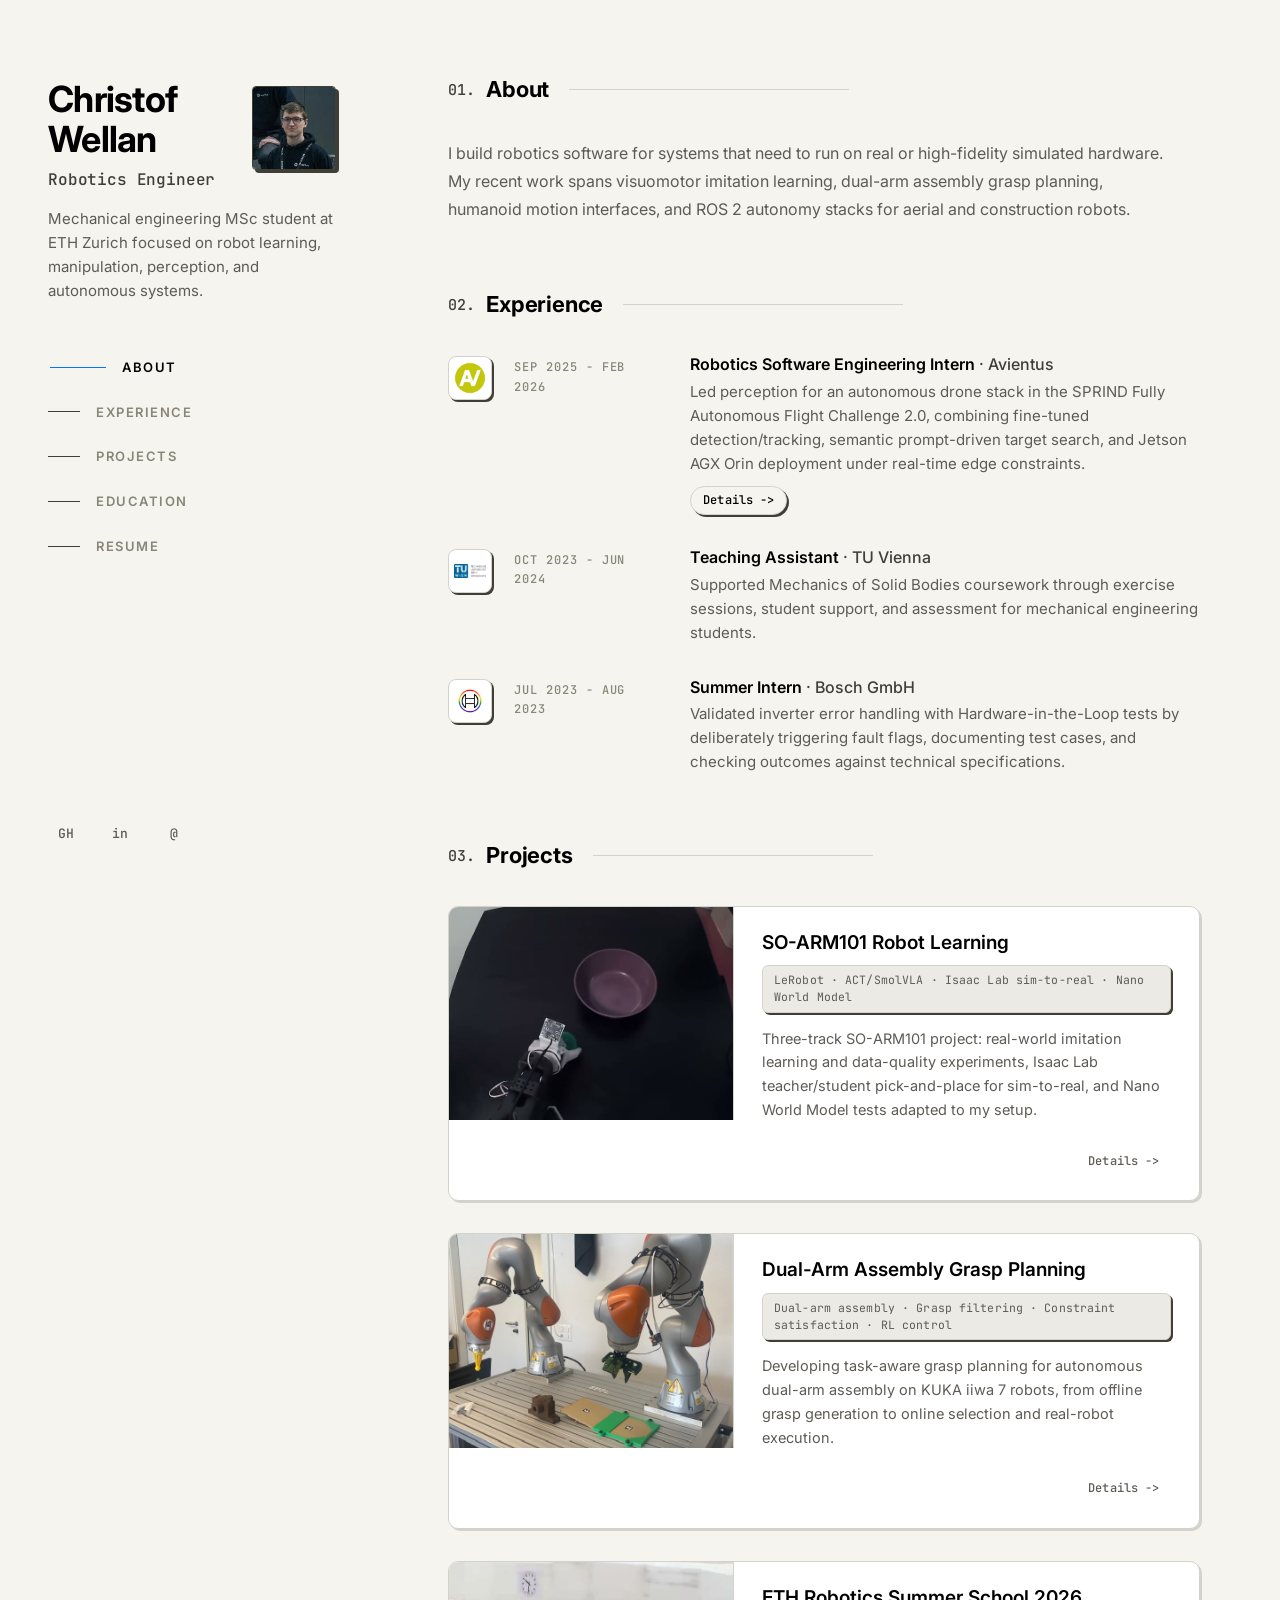
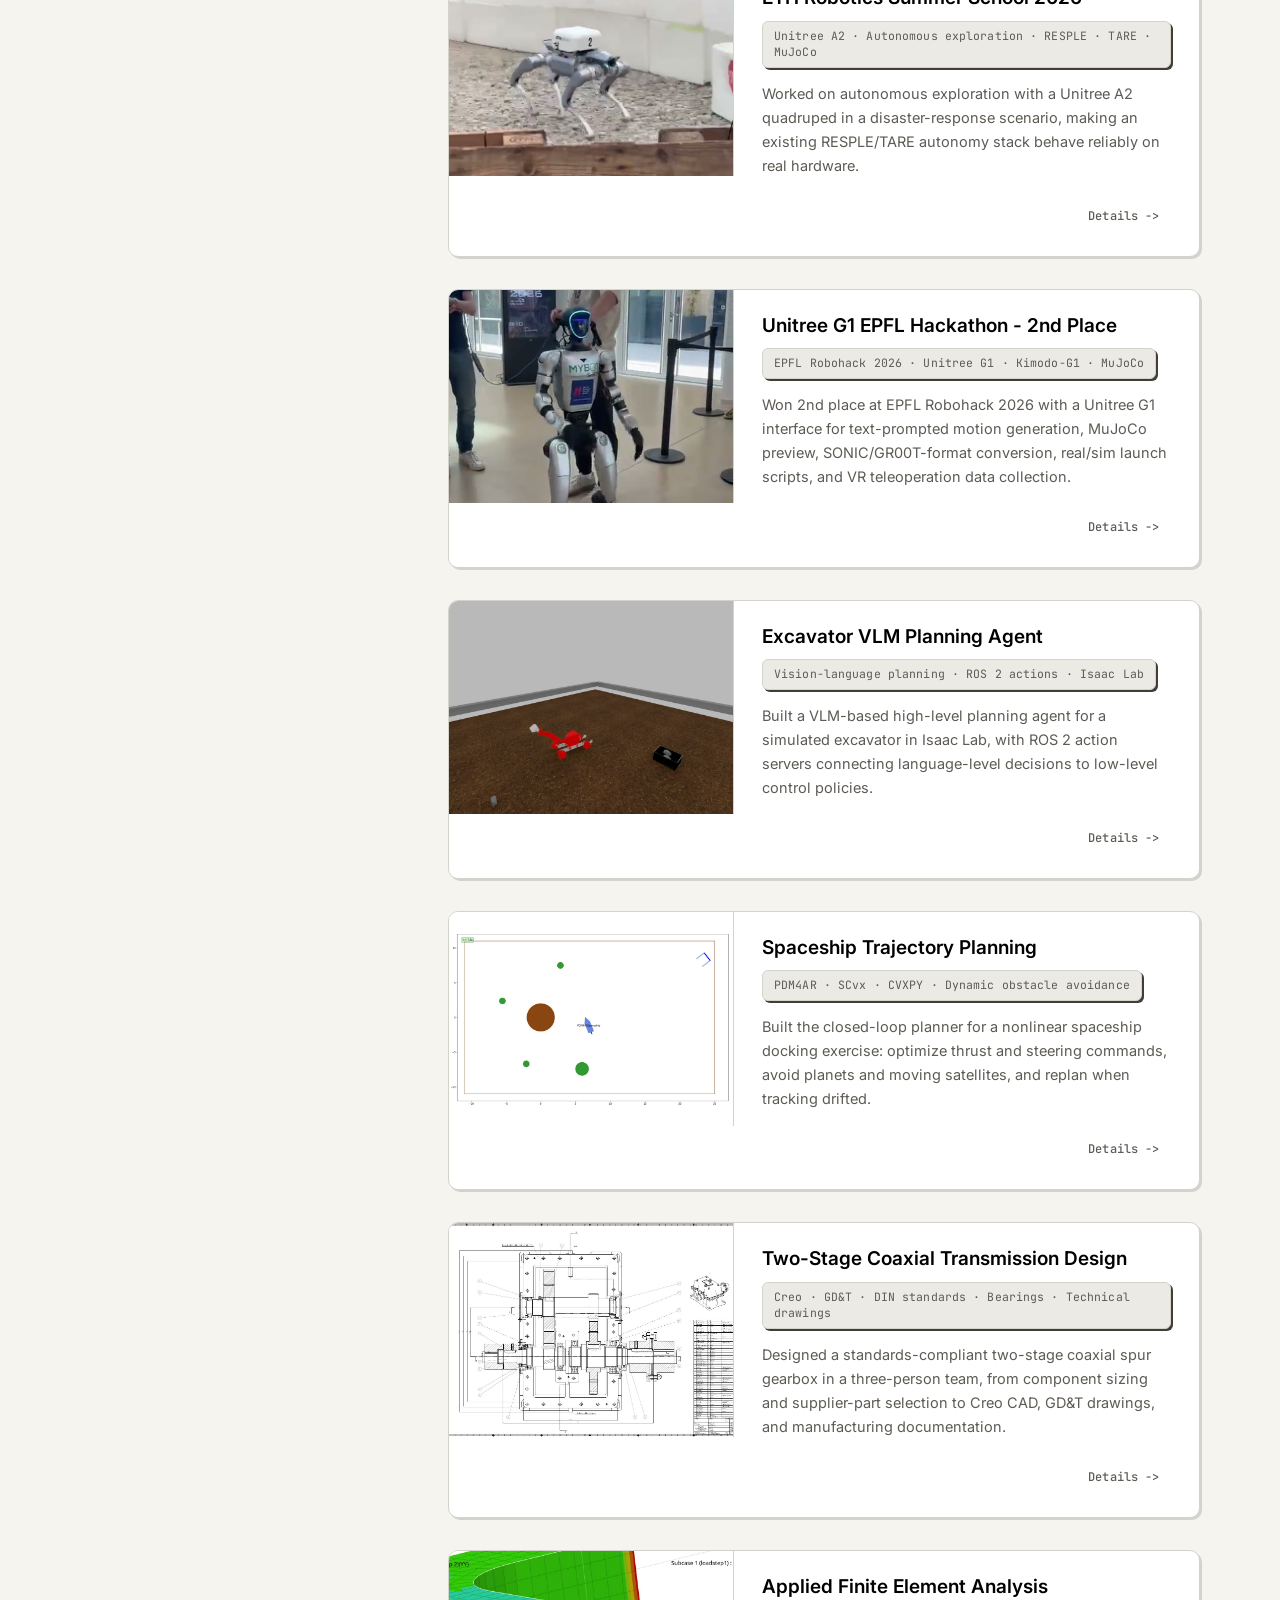
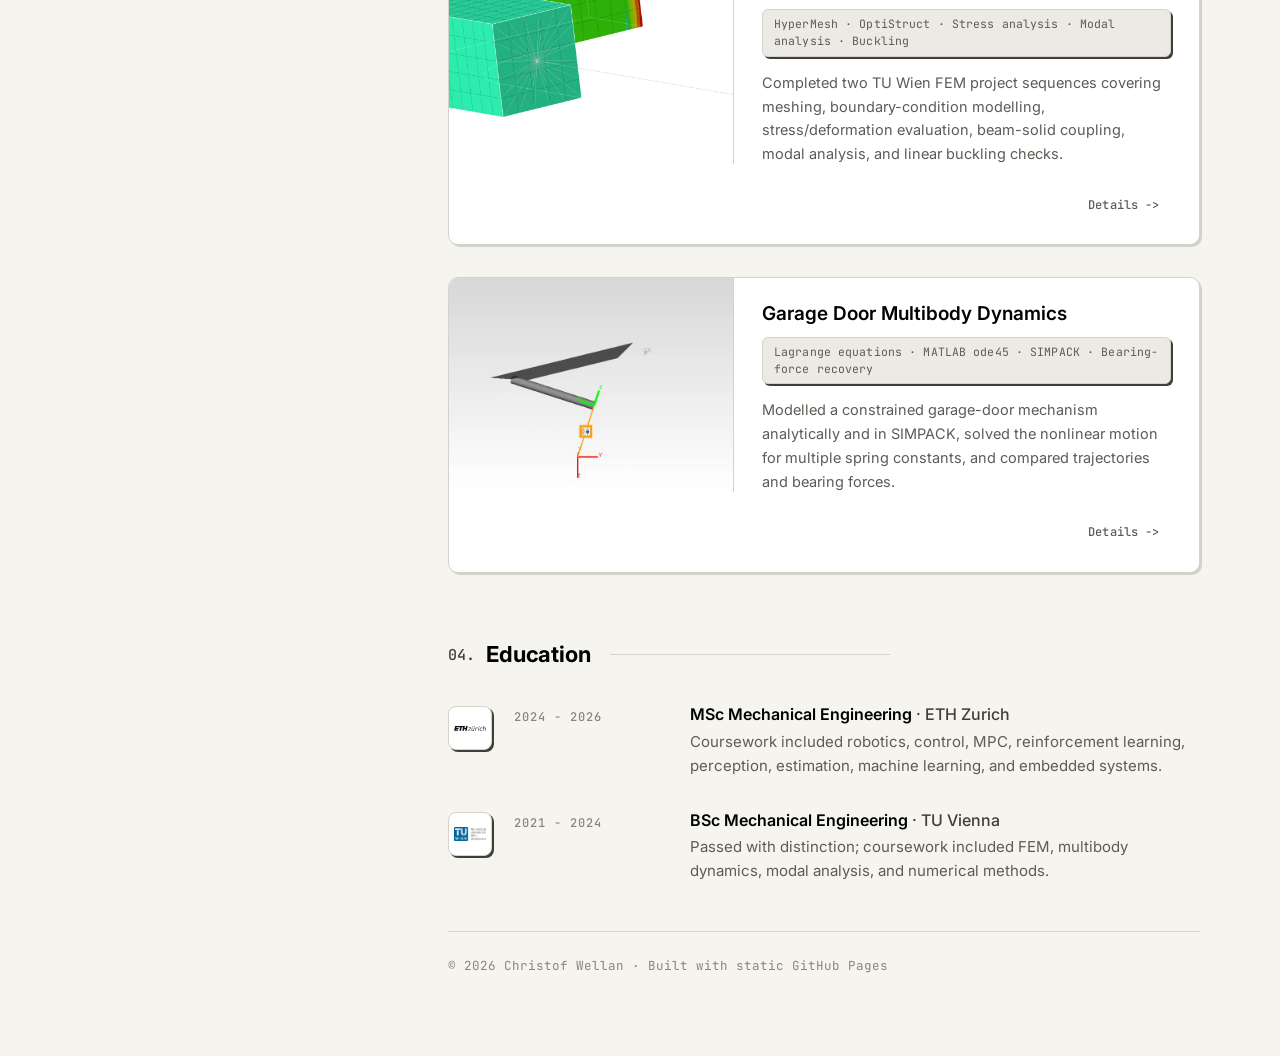
==== commit b505d734: "Update portfolio project media" ====
--- a/index.html
+++ b/index.html
@@ -106,11 +106,11 @@
           <h2 class="section-title"><span class="num">03.</span> Projects</h2>
           <div class="project-grid">
             <article class="project-card">
-              <div class="project-thumb"><img src="assets/project-placeholder-01.svg" alt="SO-ARM101 Robot Learning" loading="lazy"></div>
+              <div class="project-thumb"><video autoplay muted loop playsinline preload="metadata" poster="assets/so-arm101/deploy-cover.jpg" aria-label="SO-ARM101 LeRobot deployment camera view"><source src="assets/so-arm101/deploy-preview.mp4" type="video/mp4"></video></div>
               <div class="project-body">
                 <h3 class="project-title">SO-ARM101 Robot Learning</h3>
-                <p class="project-category">ACT · Diffusion policy · DAgger · Isaac Lab · Nano World Model</p>
-                <p class="project-summary">Trained camera-based visuomotor pick-and-place on a SO-ARM101 with ACT, diffusion policy, a VLA model, and DAgger, plus a separate Isaac Lab teacher/student RL pipeline and Nano World Model fine-tuning.</p>
+                <p class="project-category">LeRobot · ACT/SmolVLA · Isaac Lab sim-to-real · Nano World Model</p>
+                <p class="project-summary">Three-track SO-ARM101 project: real-world imitation learning and data-quality experiments, Isaac Lab teacher/student pick-and-place for sim-to-real, and Nano World Model tests adapted to my setup.</p>
                 <div class="project-links"><a class="project-more" href="linked_posts/so-arm101.html">Details <span aria-hidden="true">-&gt;</span></a></div>
               </div>
             </article>
@@ -136,7 +136,7 @@
             </article>
 
             <article class="project-card">
-              <div class="project-thumb"><video autoplay muted loop playsinline preload="metadata" poster="assets/epfl-hack/g1-cover.jpg" aria-label="Unitree G1 control interface demo"><source src="assets/epfl-hack/g1-preview.mp4" type="video/mp4"></video></div>
+              <div class="project-thumb"><video autoplay muted loop playsinline preload="metadata" poster="assets/epfl-hack/g1-preview-cover.jpg" aria-label="Unitree G1 control interface demo"><source src="assets/epfl-hack/g1-preview.mp4" type="video/mp4"></video></div>
               <div class="project-body">
                 <h3 class="project-title">Unitree G1 EPFL Hackathon - 2nd Place</h3>
                 <p class="project-category">EPFL Robohack 2026 · Unitree G1 · Kimodo-G1 · MuJoCo</p>
@@ -148,7 +148,7 @@
             <article class="project-card">
               <div class="project-thumb"><video autoplay muted loop playsinline preload="metadata" poster="assets/excavator/excavator-cover.jpg" aria-label="Excavator planning agent simulation"><source src="assets/excavator/excavator-demo.mp4" type="video/mp4"></video></div>
               <div class="project-body">
-                <h3 class="project-title">Excavator Planning Agent</h3>
+                <h3 class="project-title">Excavator VLM Planning Agent</h3>
                 <p class="project-category">Vision-language planning · ROS 2 actions · Isaac Lab</p>
                 <p class="project-summary">Built a VLM-based high-level planning agent for a simulated excavator in Isaac Lab, with ROS 2 action servers connecting language-level decisions to low-level control policies.</p>
                 <div class="project-links"><a class="project-more" href="linked_posts/excavator-planning.html">Details <span aria-hidden="true">-&gt;</span></a></div>
@@ -156,7 +156,7 @@
             </article>
 
             <article class="project-card">
-              <div class="project-thumb"><video autoplay muted loop playsinline preload="metadata" poster="assets/spaceship/spaceship-cover.jpg" aria-label="Spaceship trajectory around planets and satellites"><source src="assets/spaceship/spaceship-satellites-diff.mp4" type="video/mp4"></video></div>
+              <div class="project-thumb"><video autoplay muted loop playsinline preload="metadata" poster="assets/spaceship/spaceship-satellites-diff-cover.jpg" aria-label="Spaceship trajectory around planets and satellites"><source src="assets/spaceship/spaceship-satellites-diff.mp4" type="video/mp4"></video></div>
               <div class="project-body">
                 <h3 class="project-title">Spaceship Trajectory Planning</h3>
                 <p class="project-category">PDM4AR · SCvx · CVXPY · Dynamic obstacle avoidance</p>
--- a/styles.css
+++ b/styles.css
@@ -649,6 +649,18 @@
 .detail-article p:last-child {
   margin-bottom: 0;
 }
+.detail-section {
+  margin-top: 38px;
+}
+.detail-section-title {
+  margin: 0 0 14px;
+  color: var(--text);
+  font-size: 22px;
+  line-height: 1.25;
+}
+.detail-section .detail-media:first-child {
+  margin-top: 18px;
+}
 
 @media (max-width: 600px) {
   .detail-page {
@@ -675,6 +687,21 @@
 .detail-media video {
   aspect-ratio: 1 / 1;
 }
+.detail-media--camera video {
+  aspect-ratio: 4 / 3;
+}
+.detail-media--deployment video {
+  aspect-ratio: 8 / 3;
+  object-fit: contain;
+}
+.detail-media--sim video {
+  aspect-ratio: 16 / 9;
+  object-fit: contain;
+}
+.detail-media--world-model video {
+  aspect-ratio: 2 / 1;
+  object-fit: contain;
+}
 .detail-media figcaption {
   margin: 10px 2px 0;
   color: var(--text-dim);
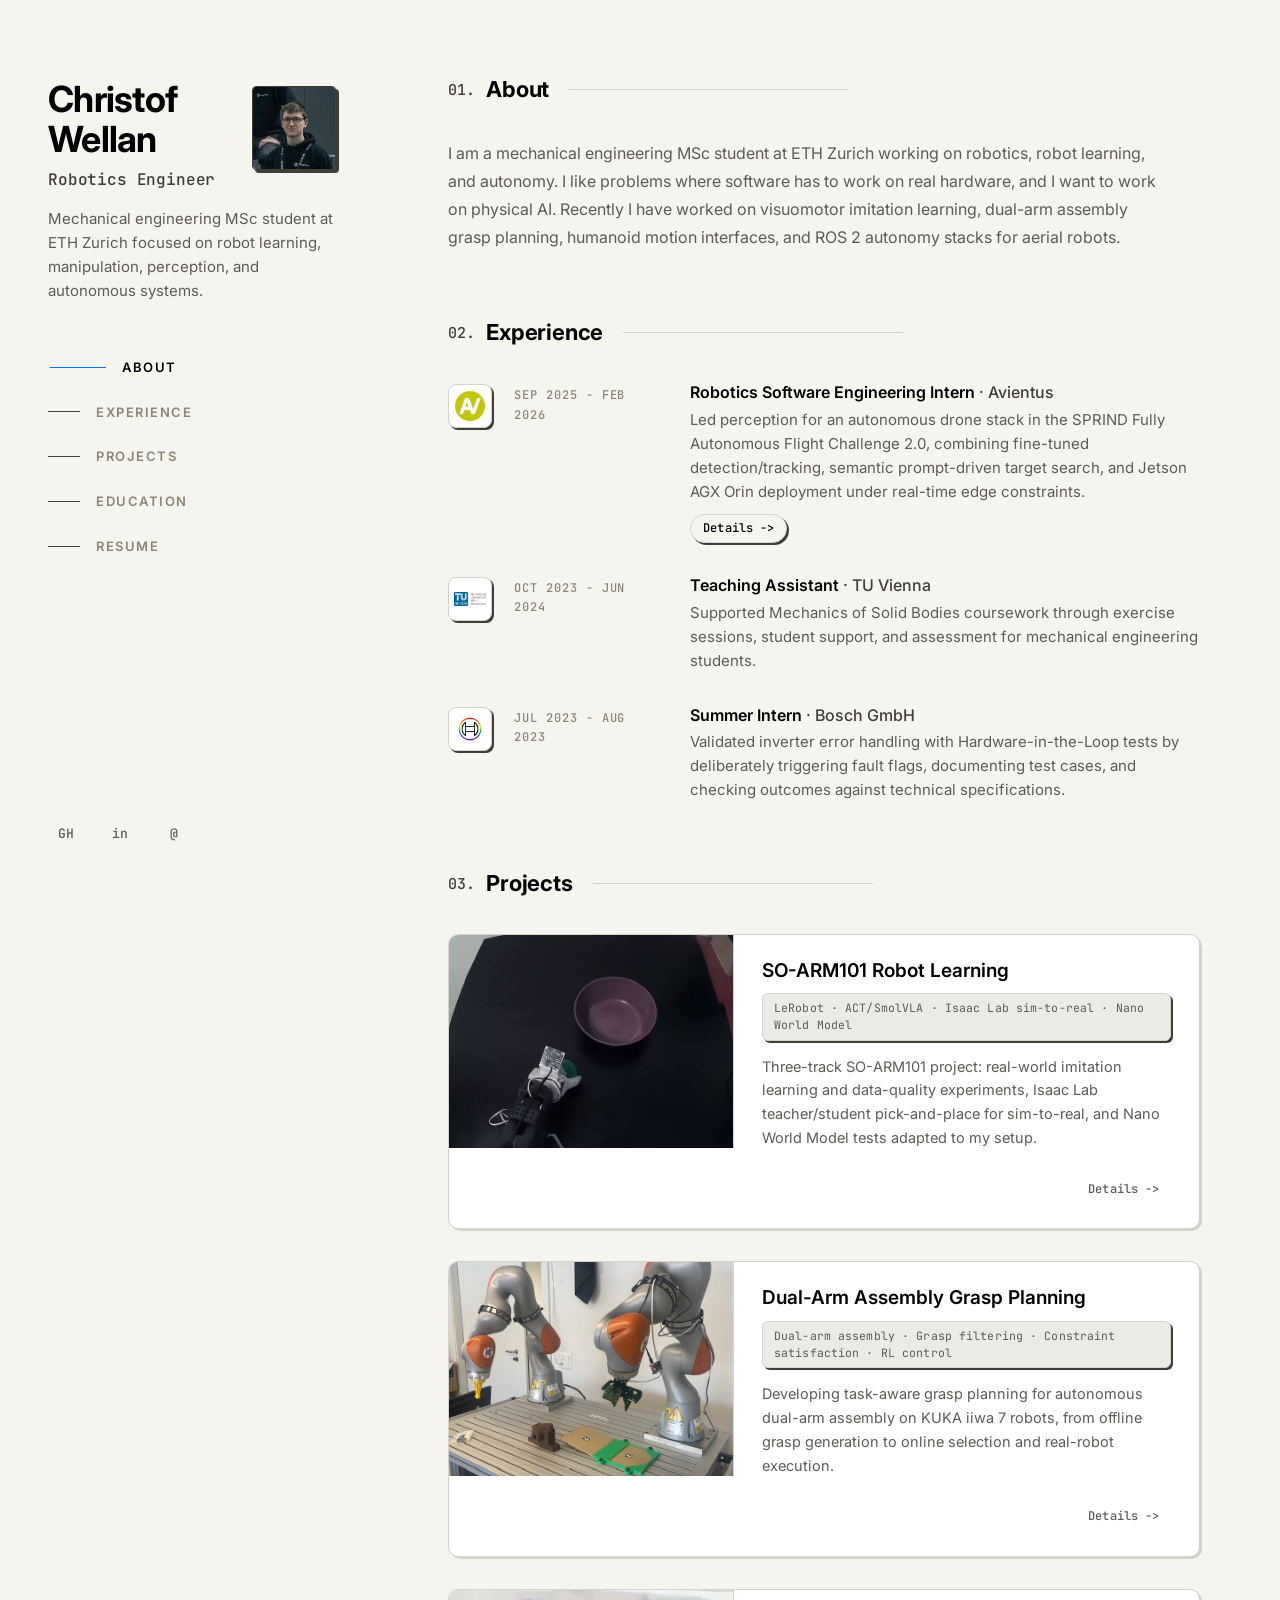
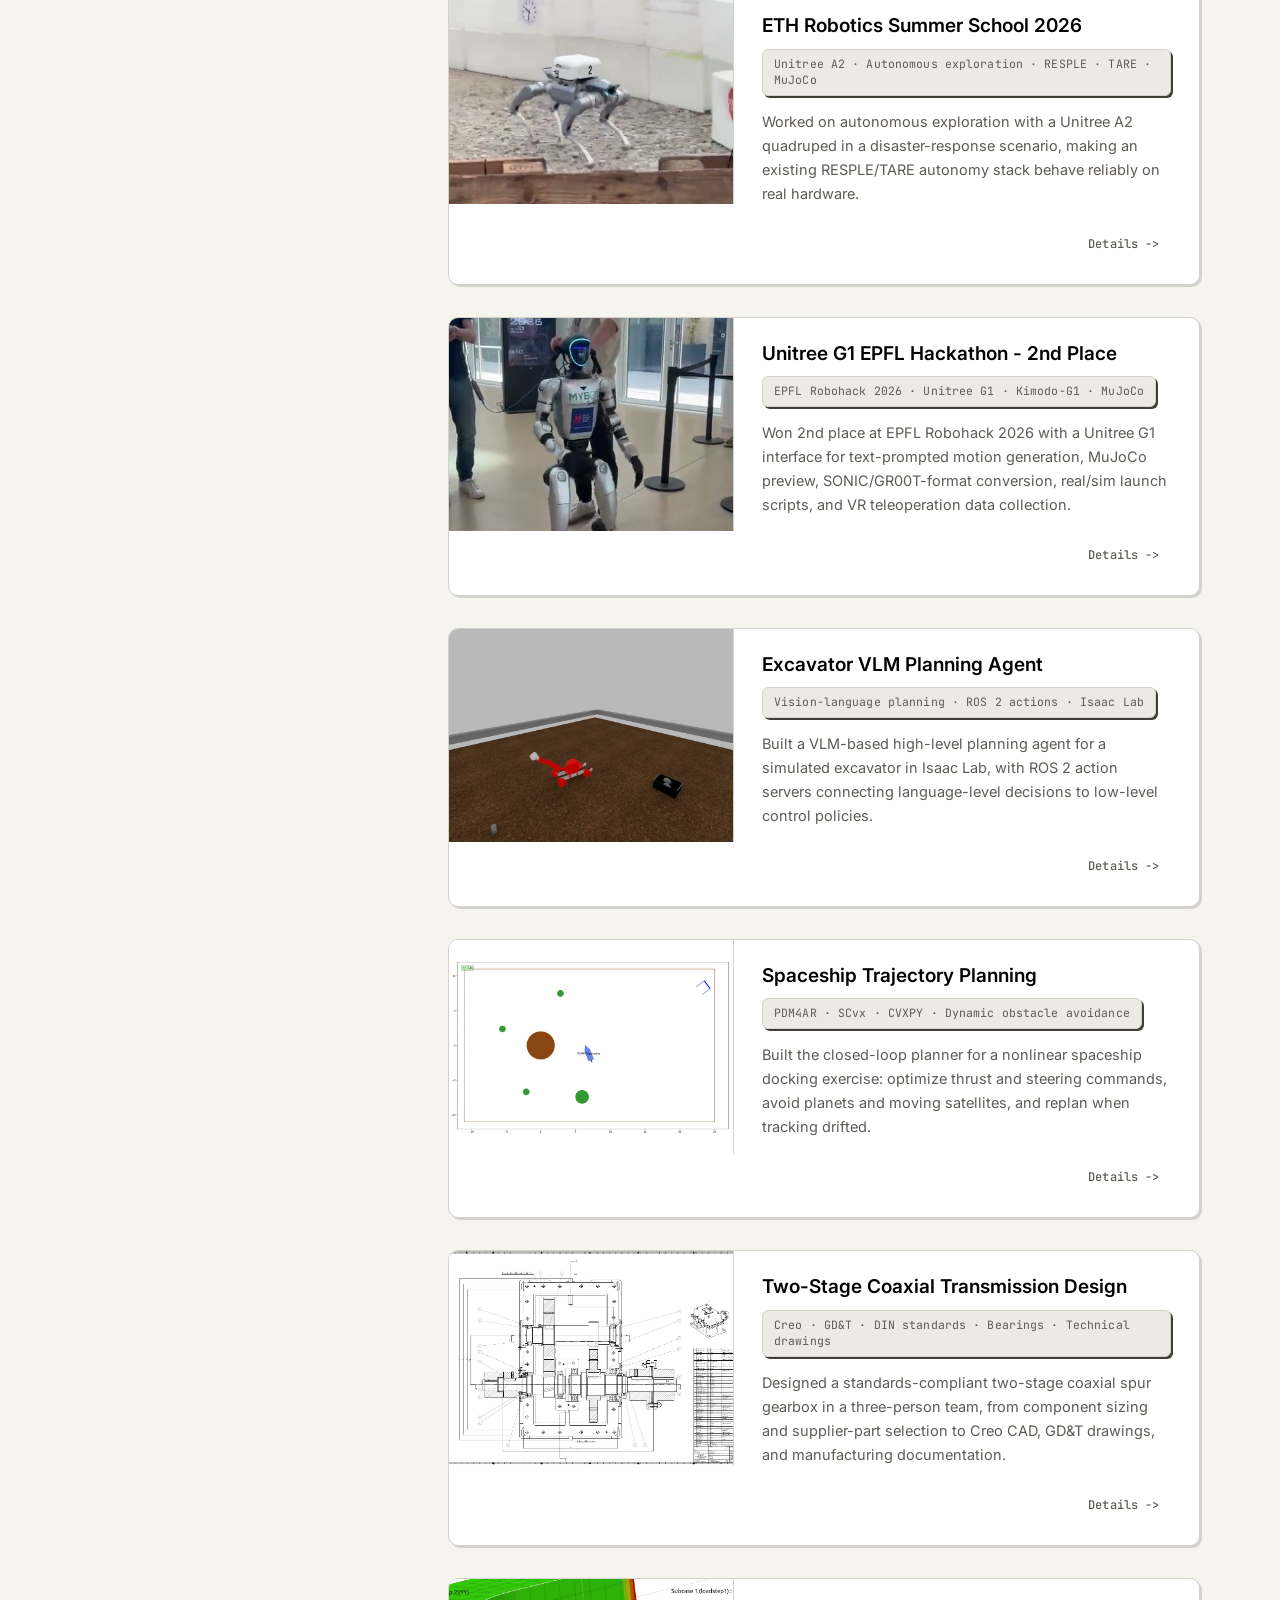
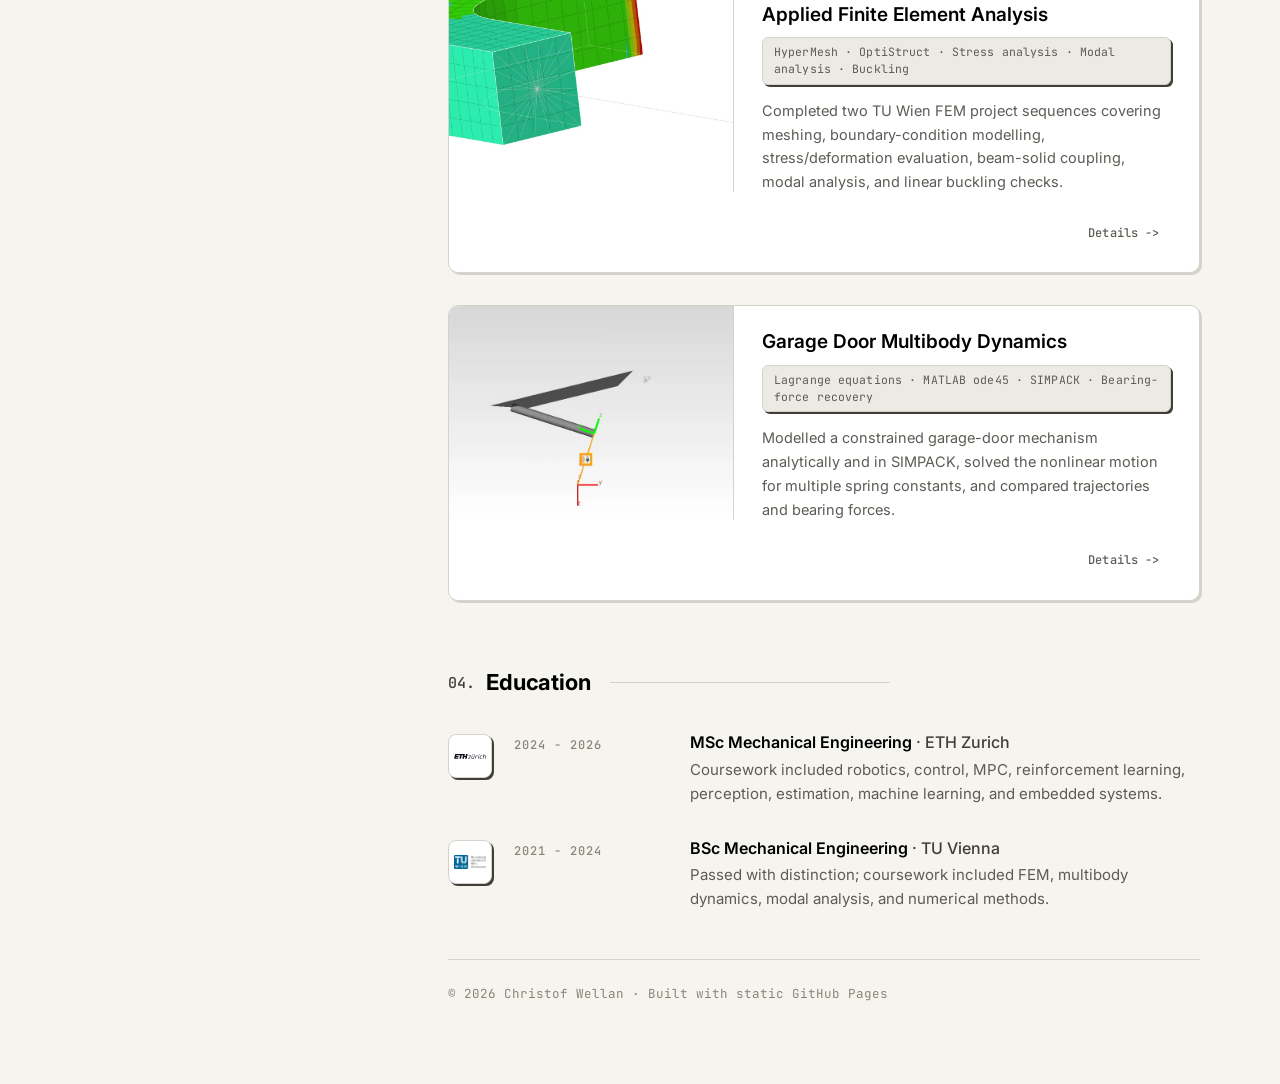
==== commit e58a4fbb: "Update intro and add attribution notices" ====
--- a/index.html
+++ b/index.html
@@ -60,7 +60,7 @@
           <h2 class="section-title"><span class="num">01.</span> About</h2>
           <div class="about-body">
             <p>
-              I build robotics software for systems that need to run on real or high-fidelity simulated hardware. My recent work spans visuomotor imitation learning, dual-arm assembly grasp planning, humanoid motion interfaces, and ROS 2 autonomy stacks for aerial and construction robots.
+              I am a mechanical engineering MSc student at ETH Zurich working on robotics, robot learning, and autonomy. I like problems where software has to work on real hardware, and I want to work on physical AI. Recently I have worked on visuomotor imitation learning, dual-arm assembly grasp planning, humanoid motion interfaces, and ROS 2 autonomy stacks for aerial robots.
             </p>
           </div>
         </section>
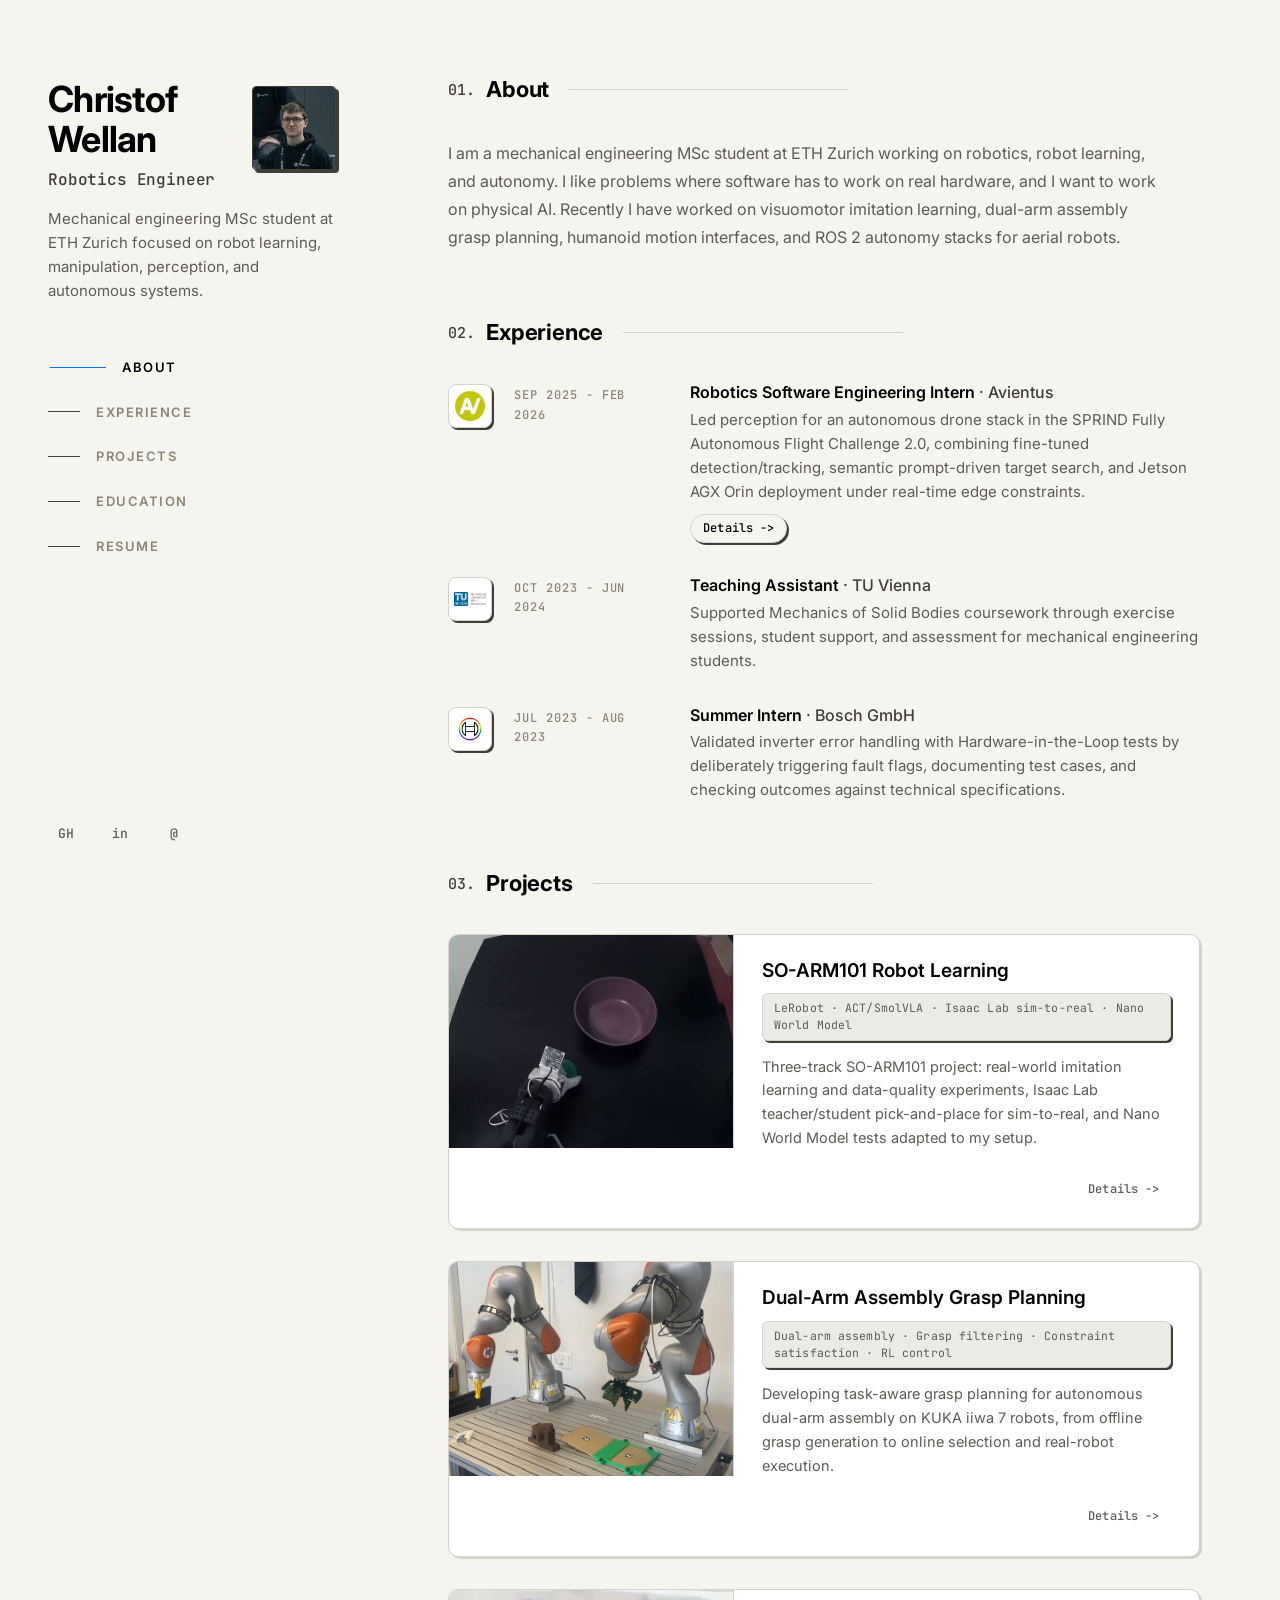
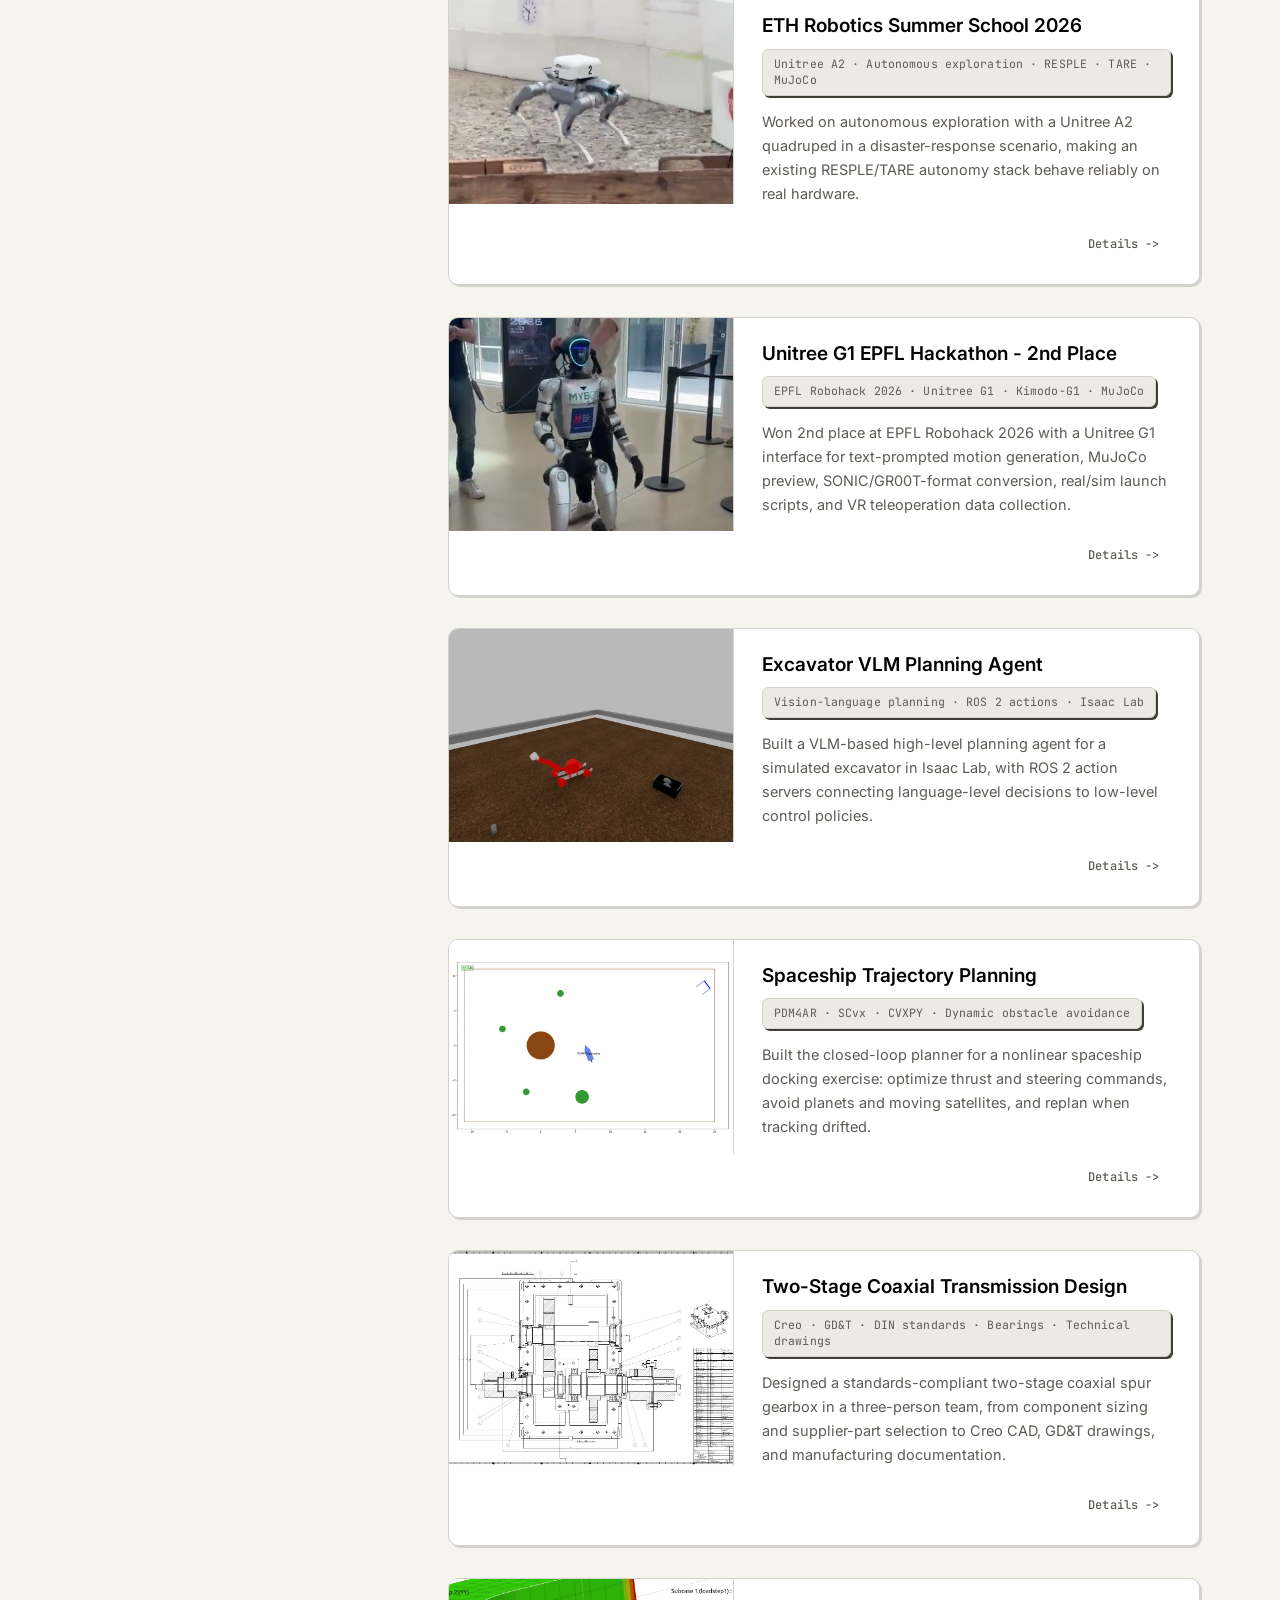
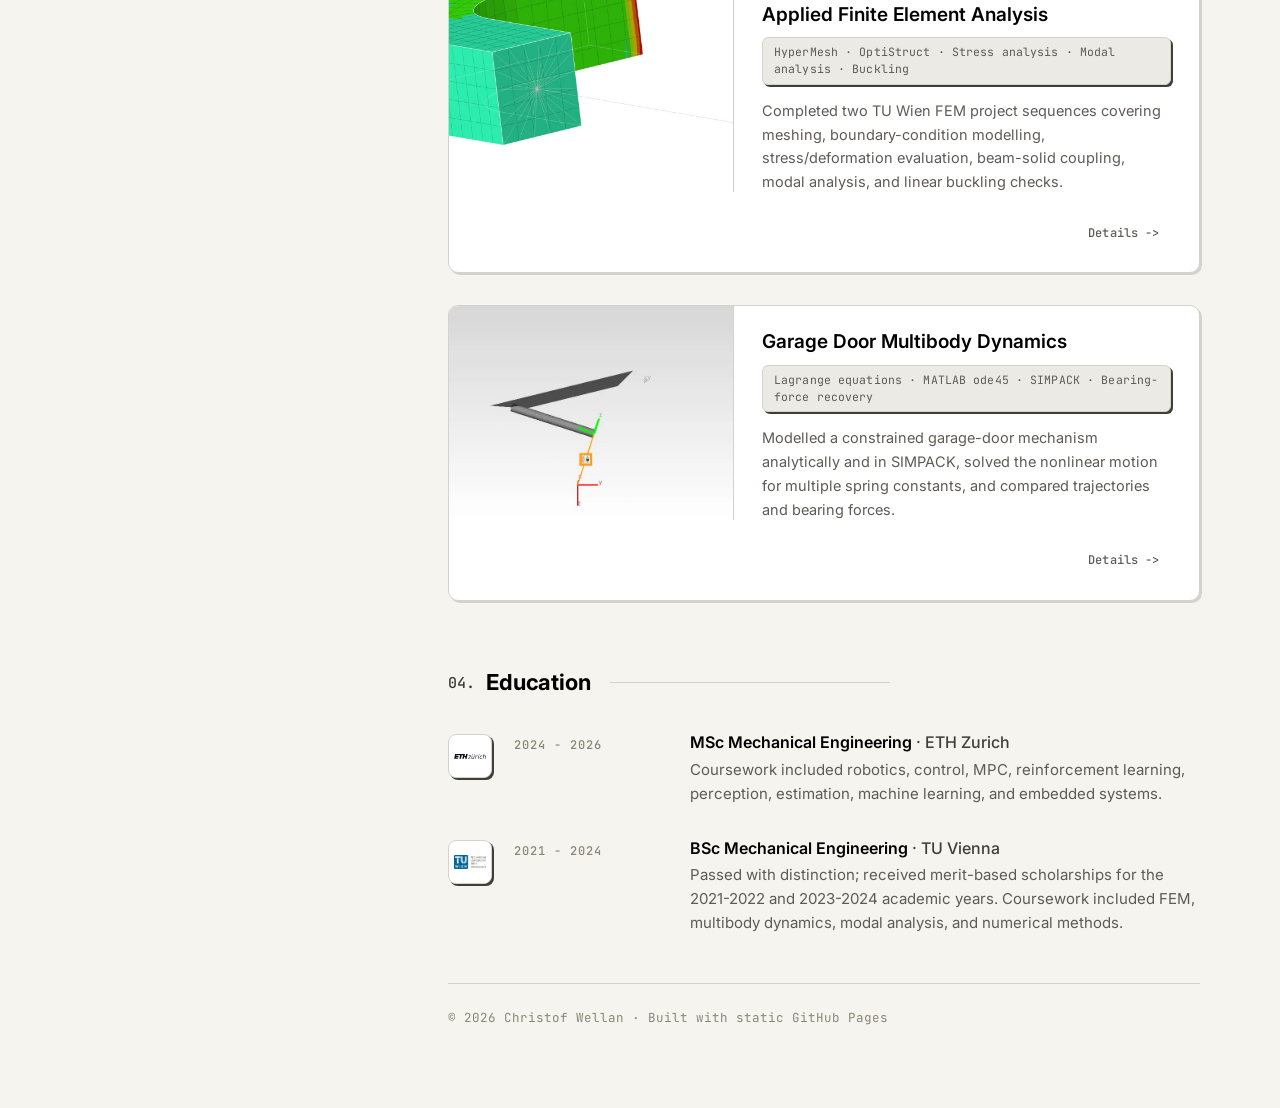
==== commit 802cb0b7: "Add merit scholarship to education" ====
--- a/index.html
+++ b/index.html
@@ -214,7 +214,7 @@
                 <div class="timeline-period">2021 - 2024</div>
                 <div class="timeline-body">
                   <h3 class="timeline-role">BSc Mechanical Engineering <span class="timeline-org">· TU Vienna</span></h3>
-                  <p class="timeline-detail">Passed with distinction; coursework included FEM, multibody dynamics, modal analysis, and numerical methods.</p>
+                  <p class="timeline-detail">Passed with distinction; received merit-based scholarships for the 2021-2022 and 2023-2024 academic years. Coursework included FEM, multibody dynamics, modal analysis, and numerical methods.</p>
                 </div>
               </div>
             </li>
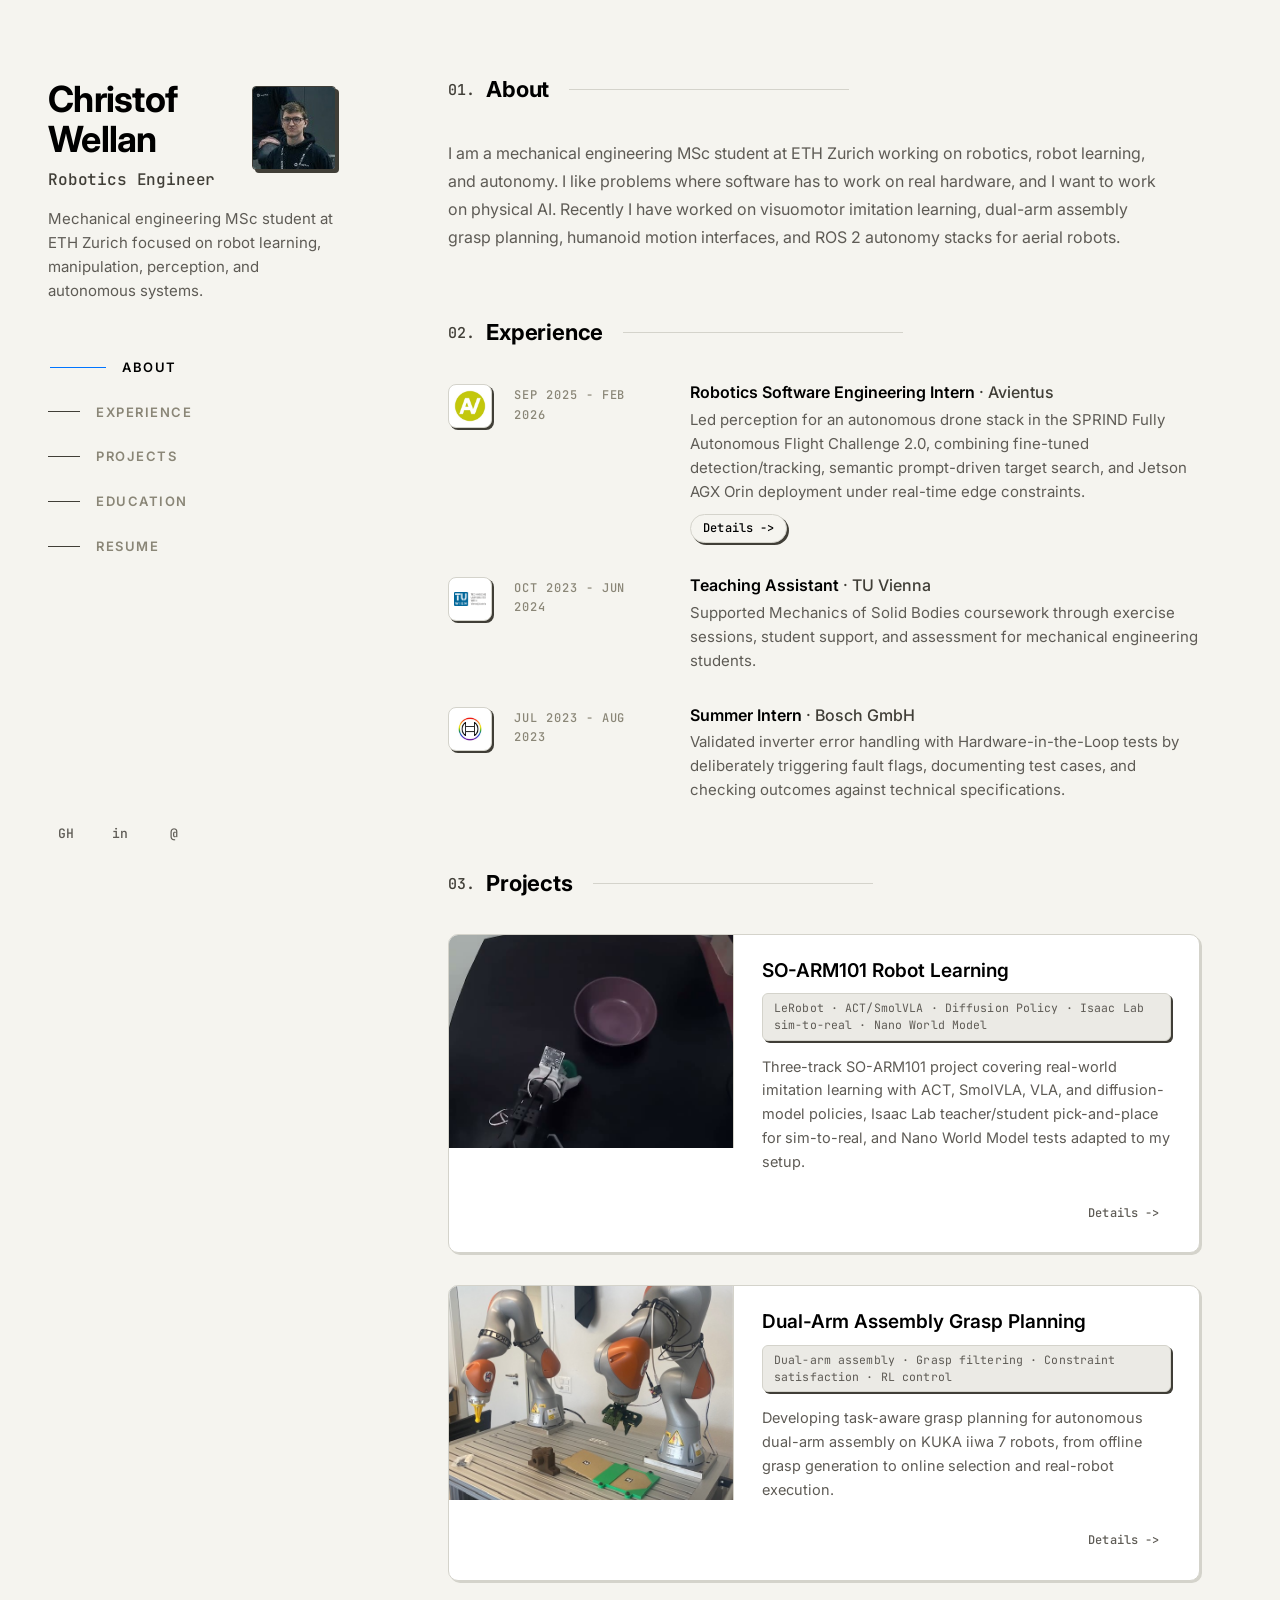
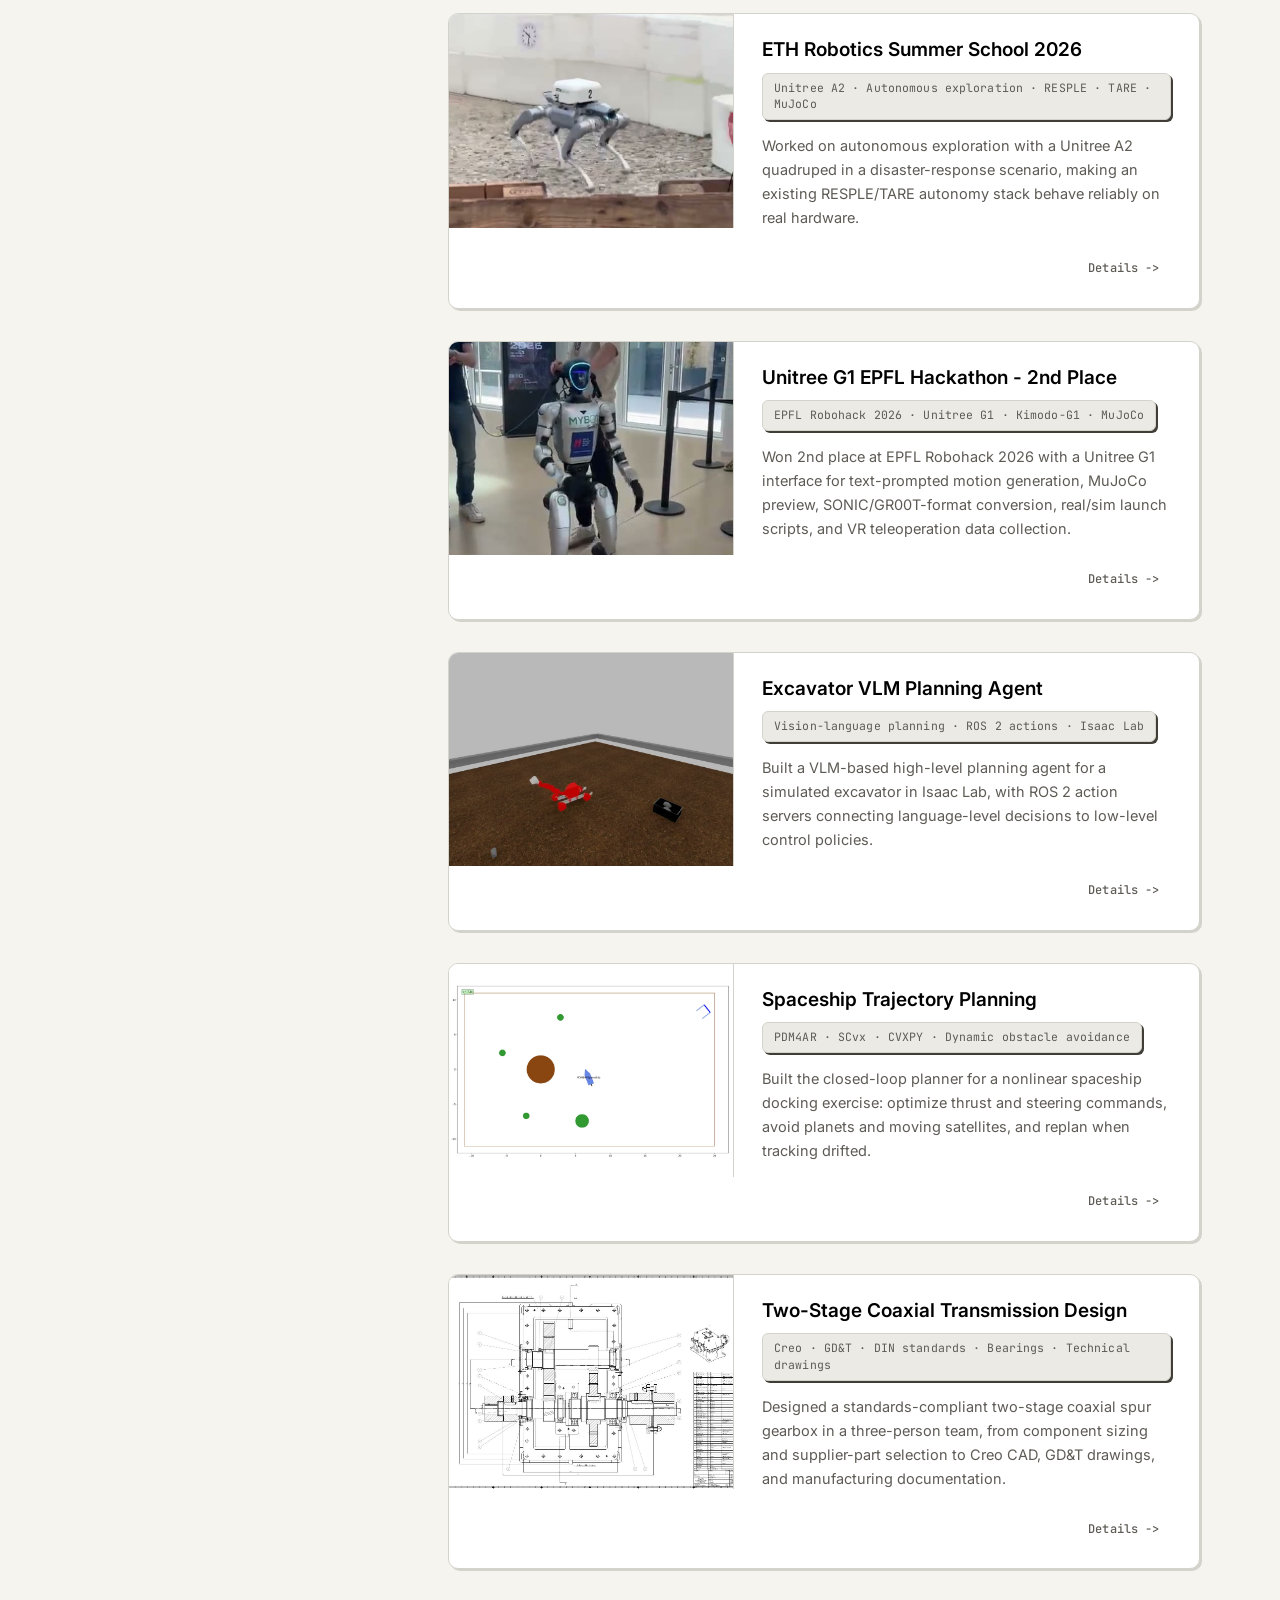
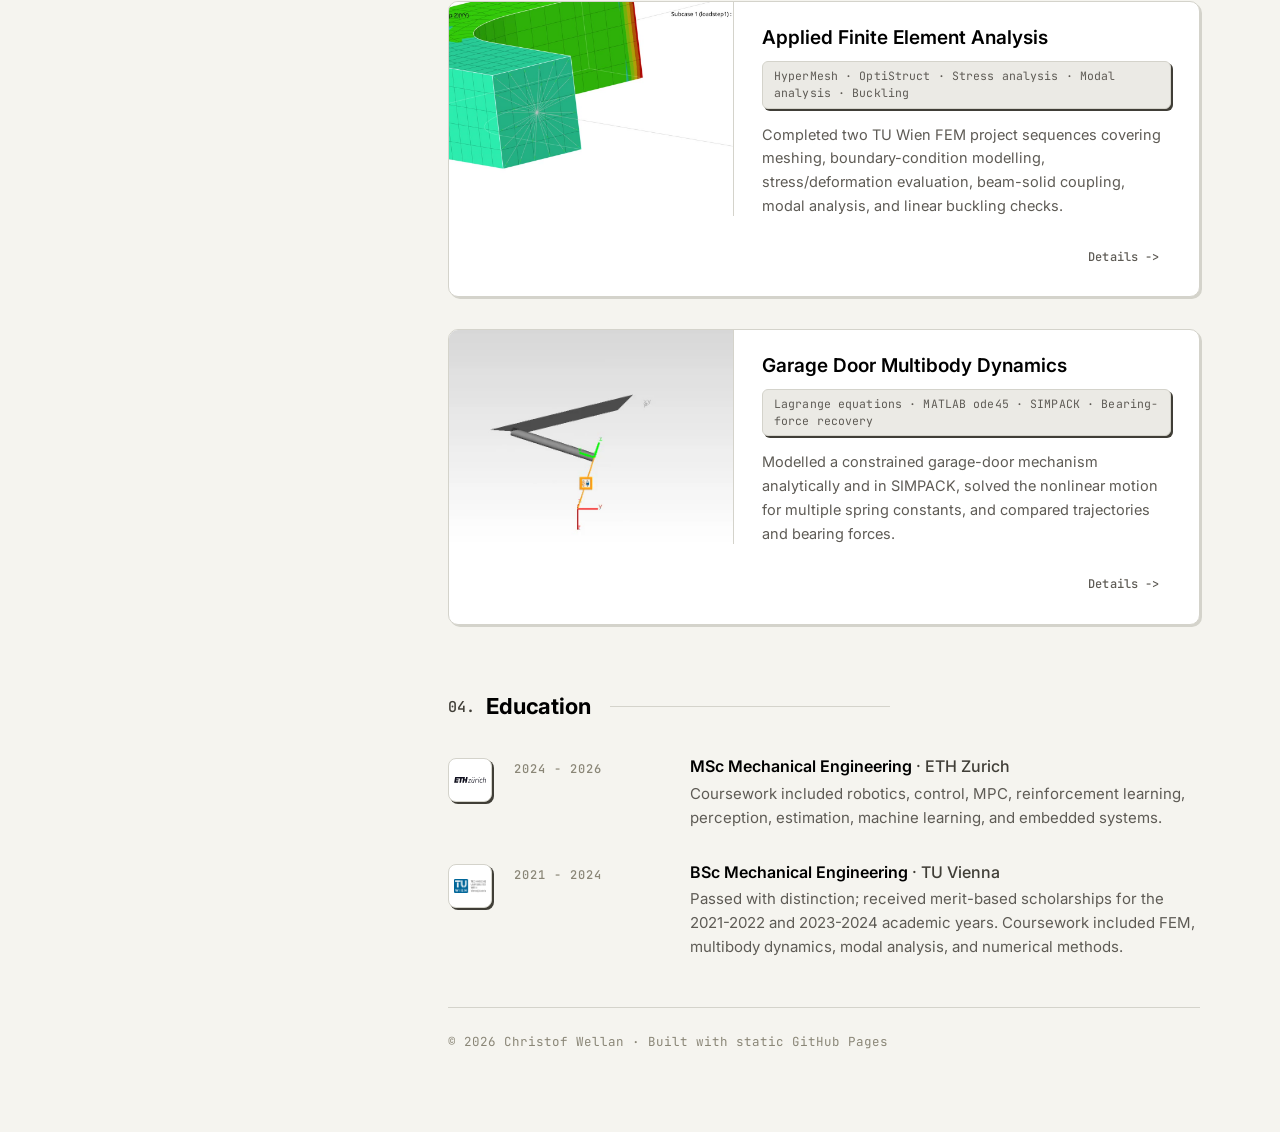
==== commit 0777184f: "Mention diffusion policy in SO-ARM101 project" ====
--- a/index.html
+++ b/index.html
@@ -109,8 +109,8 @@
               <div class="project-thumb"><video autoplay muted loop playsinline preload="metadata" poster="assets/so-arm101/deploy-cover.jpg" aria-label="SO-ARM101 LeRobot deployment camera view"><source src="assets/so-arm101/deploy-preview.mp4" type="video/mp4"></video></div>
               <div class="project-body">
                 <h3 class="project-title">SO-ARM101 Robot Learning</h3>
-                <p class="project-category">LeRobot · ACT/SmolVLA · Isaac Lab sim-to-real · Nano World Model</p>
-                <p class="project-summary">Three-track SO-ARM101 project: real-world imitation learning and data-quality experiments, Isaac Lab teacher/student pick-and-place for sim-to-real, and Nano World Model tests adapted to my setup.</p>
+                <p class="project-category">LeRobot · ACT/SmolVLA · Diffusion Policy · Isaac Lab sim-to-real · Nano World Model</p>
+                <p class="project-summary">Three-track SO-ARM101 project covering real-world imitation learning with ACT, SmolVLA, VLA, and diffusion-model policies, Isaac Lab teacher/student pick-and-place for sim-to-real, and Nano World Model tests adapted to my setup.</p>
                 <div class="project-links"><a class="project-more" href="linked_posts/so-arm101.html">Details <span aria-hidden="true">-&gt;</span></a></div>
               </div>
             </article>
